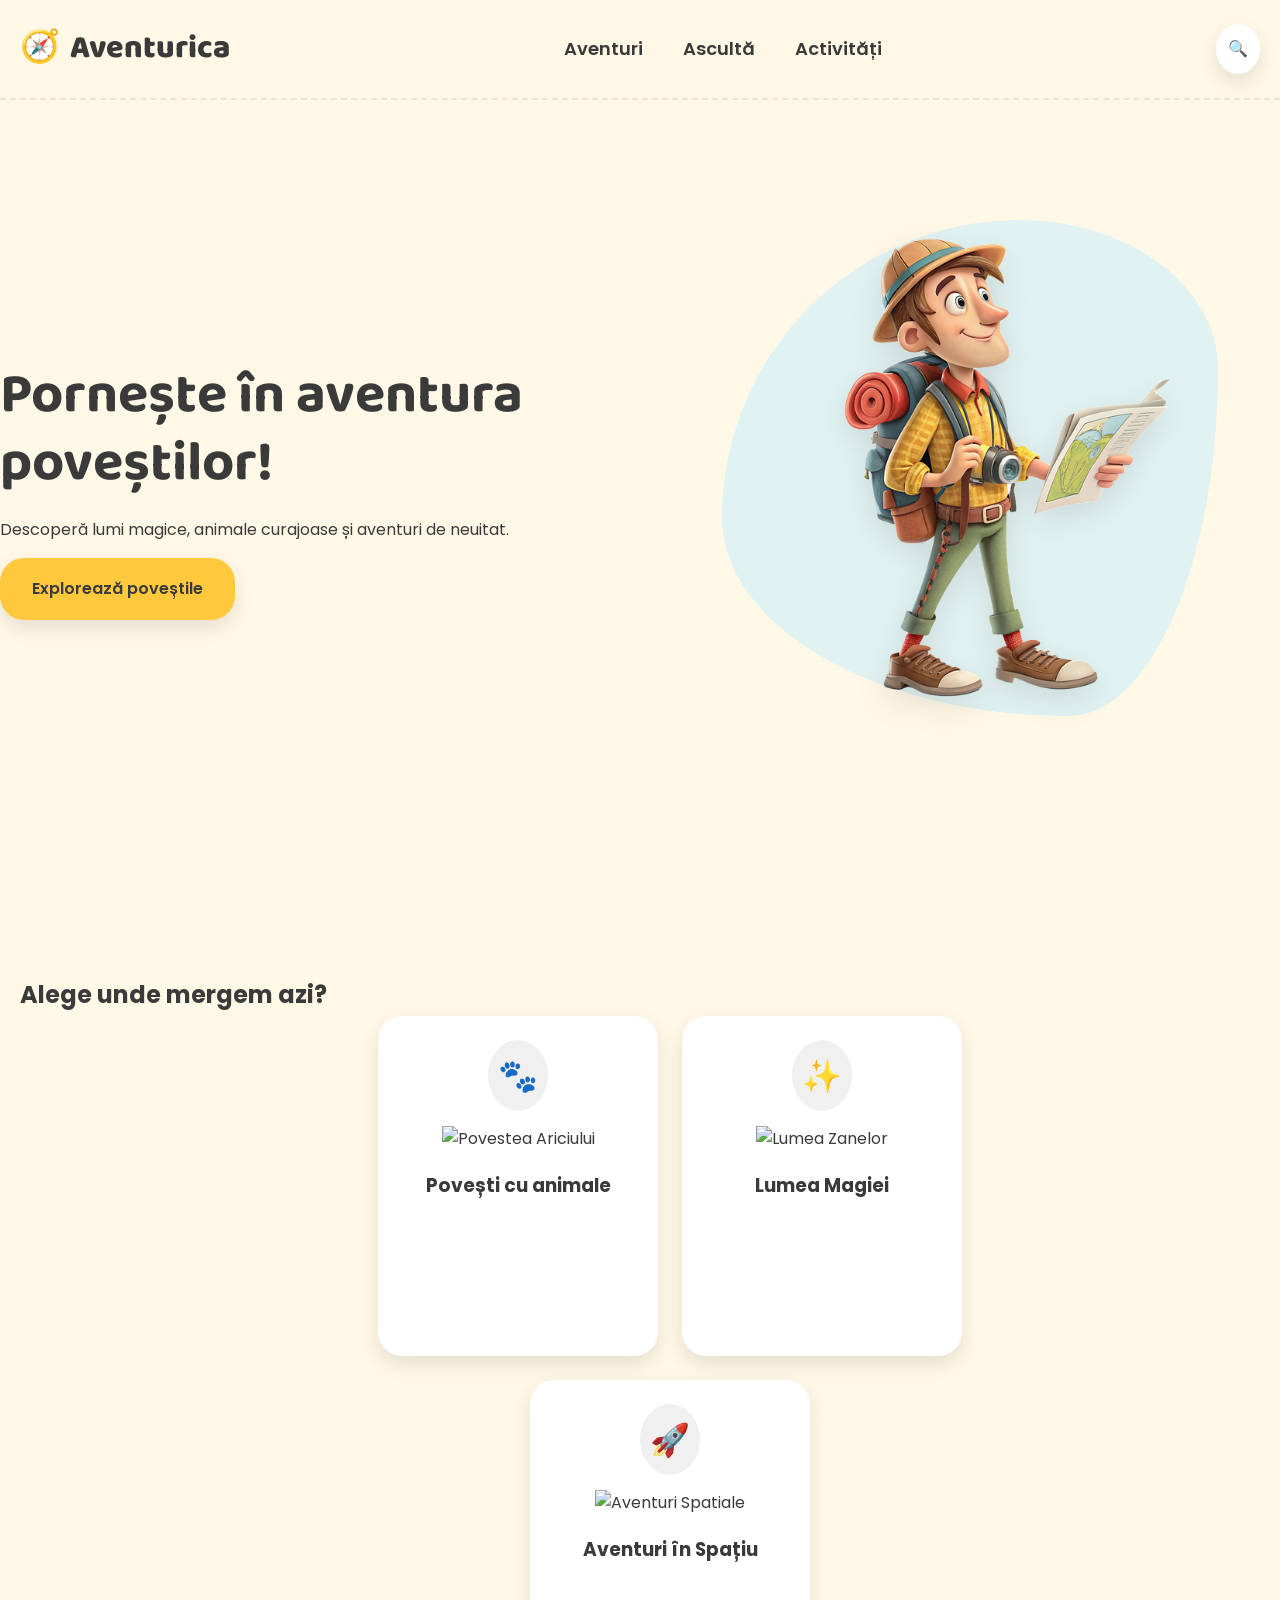
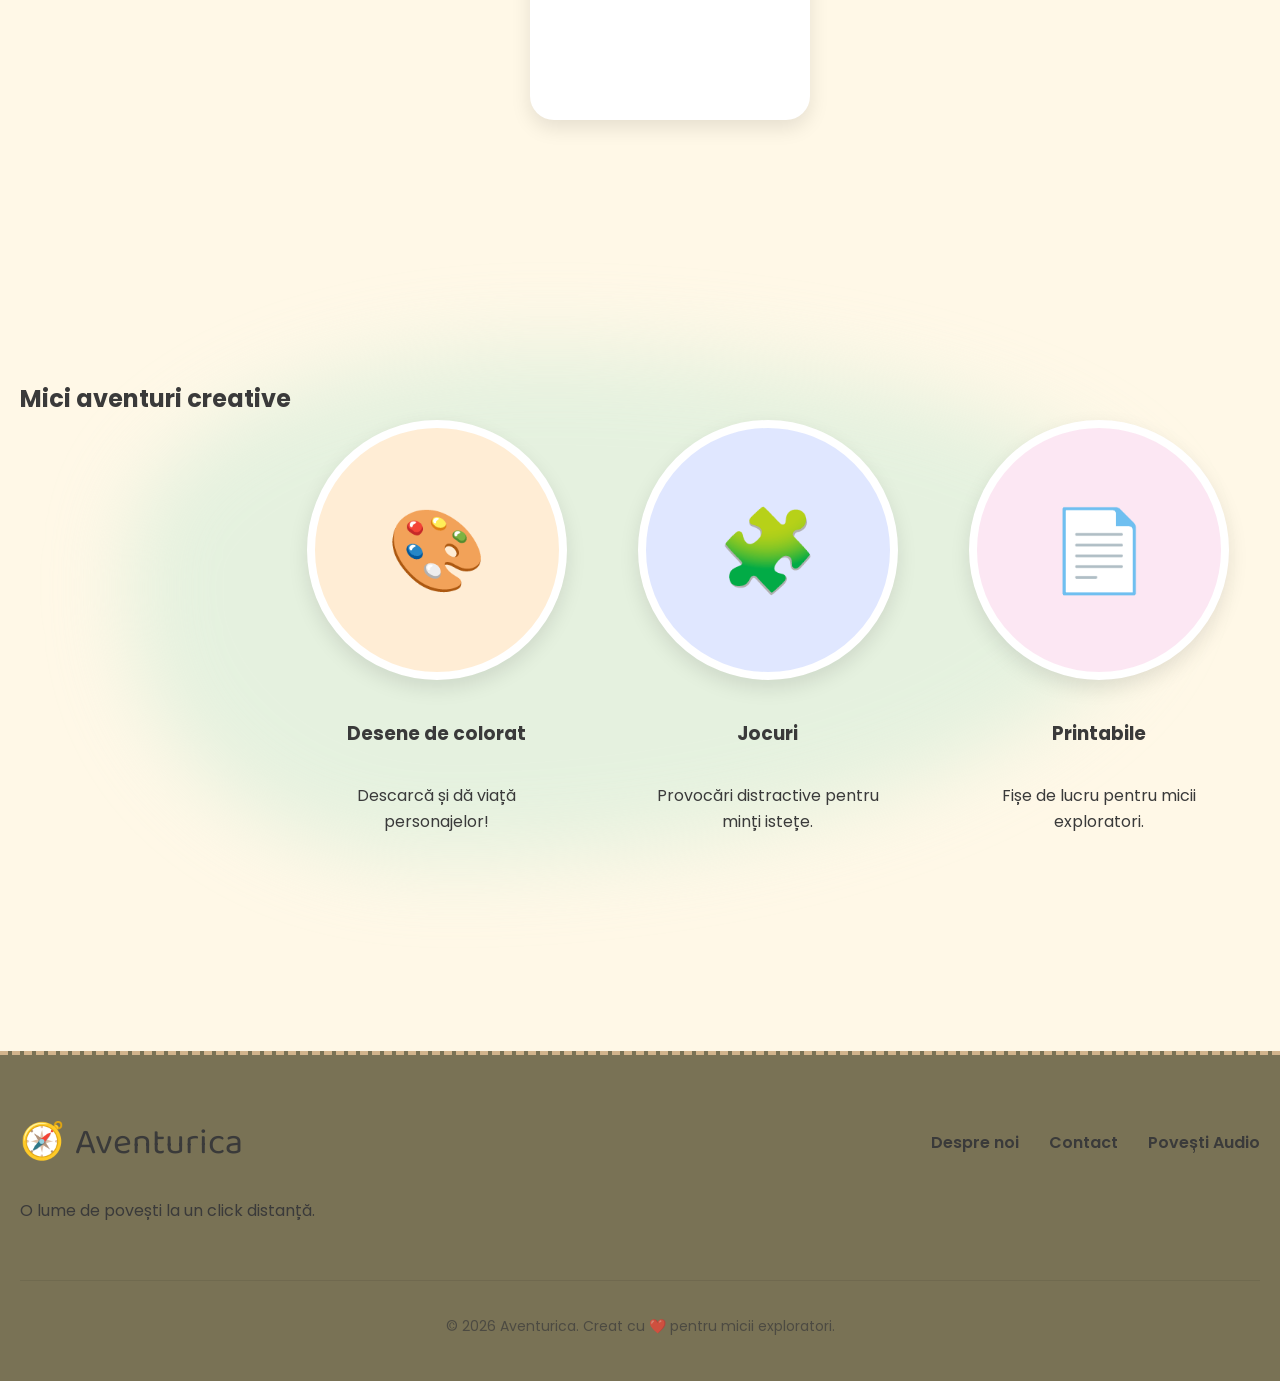
==== index.html @ 9d07337a "primul commit" ====
<!doctype html>
<html lang="ro">
  <head>
    <meta charset="UTF-8" />
    <meta name="viewport" content="width=device-width, initial-scale=1.0" />
    <title>Pornește în Aventură | Povești Magice pentru Copii</title>
    <meta
      name="description"
      content="Descoperă lumi magice, animale curajoase și aventuri de neuitat în cea mai frumoasă colecție de povești online."
    />
    <link
      href="https://fonts.googleapis.com/css2?family=Baloo+2:wght@600;800&family=Poppins:wght@400;600&display=swap"
      rel="stylesheet"
    />
    <link rel="stylesheet" href="style.css" />
  </head>
  <body>
    <header class="main-header">
      <div class="container header-flex">
        <a href="/" class="logo">
          <span class="logo-icon">🧭</span>
          Aventurica
        </a>

        <button class="mobile-menu-toggle" aria-label="Deschide meniul">
          <span class="bar"></span>
          <span class="bar"></span>
          <span class="bar"></span>
        </button>

        <nav class="main-nav">
          <ul class="nav-list">
            <li><a href="#aventuri" class="nav-link">Aventuri</a></li>
            <li><a href="#audio" class="nav-link">Ascultă</a></li>
            <li><a href="#activitati" class="nav-link">Activități</a></li>
          </ul>
        </nav>

        <div class="header-actions">
          <a href="#search" class="btn-secondary"
            >🔍 <span class="sr-only">Caută o poveste</span></a
          >
        </div>
      </div>
    </header>

    <main>
      <section class="hero">
        <div class="container">
          <div class="hero-content col-6">
            <h1>Pornește în aventura poveștilor!</h1>
            <p>
              Descoperă lumi magice, animale curajoase și aventuri de neuitat.
            </p>
            <a href="#aventuri" class="btn-primary">Explorează poveștile</a>
          </div>
          <div class="hero-image col-6">
            <div class="blob-bg">
              <img src="imagini/explorator.png" alt="Explorator" />
            </div>
          </div>
        </div>
      </section>

      <section id="aventuri" class="adventure-grid section-padding">
        <div class="container">
          <h2 class="text-center">Alege unde mergem azi?</h2>
          <div class="cards-container">
            <article class="card category-animals">
              <a
                href="poveste.html"
                style="text-decoration: none; color: inherit"
              >
                <span class="icon-badge">🐾</span>
                <div class="card-img">
                  <img src="arici-mic.png" alt="Povestea Ariciului" />
                </div>
                <h3>Povești cu animale</h3>
              </a>
            </article>

            <article class="card category-magic">
              <a
                href="poveste-magie.html"
                style="text-decoration: none; color: inherit"
              >
                <span class="icon-badge">✨</span>
                <div class="card-img">
                  <img src="zana-magica.png" alt="Lumea Zanelor" />
                </div>
                <h3>Lumea Magiei</h3>
              </a>
            </article>

            <article class="card category-space">
              <a
                href="poveste-spatiu.html"
                style="text-decoration: none; color: inherit"
              >
                <span class="icon-badge">🚀</span>
                <div class="card-img">
                  <img src="racheta.png" alt="Aventuri Spatiale" />
                </div>
                <h3>Aventuri în Spațiu</h3>
              </a>
            </article>
          </div>
        </div>
      </section>


    <section id="activitati" class="activities-section">
      <div class="blob-organic-bg"></div>

      <div class="container">
        <h2 class="text-center">Mici aventuri creative</h2>

        <div class="islands-container">
          <div class="island-card">
            <div class="island-circle color-draw">
              <span class="island-icon">🎨</span>
            </div>
            <h3>Desene de colorat</h3>
            <p>Descarcă și dă viață personajelor!</p>
          </div>

          <div class="island-card">
            <div class="island-circle color-games">
              <span class="island-icon">🧩</span>
            </div>
            <h3>Jocuri</h3>
            <p>Provocări distractive pentru minți istețe.</p>
          </div>

          <div class="island-card">
            <div class="island-circle color-print">
              <span class="island-icon">📄</span>
            </div>
            <h3>Printabile</h3>
            <p>Fișe de lucru pentru micii exploratori.</p>
          </div>
        </div>
      </div>
    </section>

    <footer class="main-footer">
      <div class="container">
        <div class="footer-content">
          <div class="footer-info-left">
            <div class="footer-logo">
              <span class="logo-icon">🧭</span>
              <span class="logo-text">Aventurica</span>
            </div>
            <p class="footer-tagline">
              O lume de povești la un click distanță.
            </p>
          </div>

          <div class="footer-nav">
            <a href="#">Despre noi</a>
            <a href="#">Contact</a>
            <a href="#">Povești Audio</a>
          </div>
        </div>

        <div class="footer-bottom">
          <p>© 2026 Aventurica. Creat cu ❤️ pentru micii exploratori.</p>
        </div>
      </div>
    </footer>
    <script>
      const menuToggle = document.querySelector('.mobile-menu-toggle');
      const navMenu = document.querySelector('.main-nav');
      menuToggle.addEventListener('click', () => {
        menuToggle.classList.toggle('active');
        navMenu.classList.toggle('active');
      });
    </script>
  </body>
</html>
---- style.css ----
/* =========================================
   1. Setări Globale & Variabile
   ========================================= */
:root {
  --bg-cream: #fff8e7;
  --primary-yellow: #ffc83d;
  --turcoaz: #2ec4b6;
  --text-dark: #3a3a3a;
  --white: #ffffff;
  --radius-lg: 24px;
  --radius-xl: 32px;
  --shadow-soft: 0 8px 20px rgba(0, 0, 0, 0.1);
  --container-width: 1280px;
}

* {
  box-sizing: border-box;
}

body {
  background-color: var(--bg-cream);
  font-family: 'Poppins', sans-serif;
  color: var(--text-dark);
  margin: 0;
  line-height: 1.6;
  -webkit-font-smoothing: antialiased;
  overflow-x: hidden;
}

img {
  max-width: 100%;
  height: auto;
}

/* =========================================
   2. Componente Reutilizabile
   ========================================= */
.container {
  max-width: var(--container-width);
  margin: 0 auto;
  padding: 0 20px;
  display: flex;
  flex-wrap: wrap;
}

.text-center {
  text-align: center;
}
.text-white {
  color: var(--white);
}

.btn-primary {
  display: inline-block;
  background: var(--primary-yellow);
  padding: 18px 32px;
  border-radius: var(--radius-lg);
  text-decoration: none;
  font-weight: 600;
  color: var(--text-dark);
  box-shadow: var(--shadow-soft);
  transition: all 0.3s cubic-bezier(0.175, 0.885, 0.32, 1.275);
}

.btn-primary:hover {
  transform: translateY(-5px) scale(1.05); /* Se ridică și se mărește puțin */
  background-color: #ffdb70; /* O nuanță de galben mai aprinsă */
  box-shadow: 0 12px 25px rgba(255, 200, 61, 0.4);
}

/* =========================================
   3. Header & Navigație
   ========================================= */
.main-header {
  width: 100%;
  height: 100px;
  background-color: var(--bg-cream);
  display: flex;
  align-items: center;
  position: sticky;
  top: 0;
  z-index: 1000;
  border-bottom: 2px dashed rgba(58, 58, 58, 0.1);
}

.header-flex {
  display: flex;
  justify-content: space-between;
  align-items: center;
  width: 100%;
}

.logo {
  font-family: 'Baloo 2', cursive;
  font-size: 32px;
  font-weight: 800;
  color: var(--text-dark);
  text-decoration: none;
  display: flex;
  align-items: center;
  gap: 10px;
}

.nav-list {
  display: flex;
  list-style: none;
  gap: 40px;
  margin: 0;
  padding: 0;
}

.nav-link {
  text-decoration: none;
  color: var(--text-dark);
  font-weight: 600;
  font-size: 18px;
  position: relative;
  transition: color 0.3s ease;
}

.nav-link::after {
  content: '';
  position: absolute;
  bottom: -5px;
  left: 0;
  width: 0;
  height: 3px;
  background: var(--primary-yellow);
  border-radius: 10px;
  transition: width 0.3s ease;
}

.nav-link:hover::after {
  width: 100%;
}
.nav-link:hover {
  color: var(--turcoaz);
}

.btn-secondary {
  background: white;
  padding: 12px;
  border-radius: 50%;
  box-shadow: var(--shadow-soft);
  text-decoration: none;
  display: flex;
  align-items: center;
  justify-content: center;
}

/* Meniu Mobil (Hamburger) */
.mobile-menu-toggle {
  display: none;
  flex-direction: column;
  gap: 6px;
  background: none;
  border: none;
  cursor: pointer;
  padding: 10px;
}

.mobile-menu-toggle .bar {
  width: 30px;
  height: 4px;
  background-color: var(--text-dark);
  border-radius: 10px;
  transition: 0.3s;
}

@media (max-width: 768px) {
  .mobile-menu-toggle {
    display: flex;
    z-index: 1001;
  }

  .main-nav {
    position: fixed;
    top: 0;
    right: -100%;
    width: 80%;
    height: 100vh;
    background-color: var(--bg-cream);
    box-shadow: -5px 0 15px rgba(0, 0, 0, 0.1);
    transition: 0.4s cubic-bezier(0.175, 0.885, 0.32, 1.275);
    display: flex;
    justify-content: center;
    align-items: center;
  }

  .main-nav.active {
    right: 0;
  }
  .nav-list {
    flex-direction: column;
    gap: 30px;
  }
  .nav-link {
    font-size: 24px;
  }

  .mobile-menu-toggle.active .bar:nth-child(1) {
    transform: translateY(10px) rotate(45deg);
  }
  .mobile-menu-toggle.active .bar:nth-child(2) {
    opacity: 0;
  }
  .mobile-menu-toggle.active .bar:nth-child(3) {
    transform: translateY(-10px) rotate(-45deg);
  }
}

/* =========================================
   4. Homepage - Hero Section
   ========================================= */
.hero {
  min-height: 720px;
  display: flex;
  align-items: center;
  padding: 60px 0;
}

.col-6 {
  flex: 0 0 calc(50% - 12px);
}

.blob-bg {
  width: 80%;
  aspect-ratio: 1/1;
  background: #e0f2f1;
  border-radius: 60% 40% 30% 70% / 60% 30% 70% 40%;
  display: flex;
  justify-content: center;
  align-items: center;
  animation: morph 8s ease-in-out infinite;
}

@keyframes morph {
  0% {
    border-radius: 60% 40% 30% 70% / 60% 30% 70% 40%;
  }
  50% {
    border-radius: 30% 60% 70% 40% / 50% 60% 30% 60%;
  }
  100% {
    border-radius: 60% 40% 30% 70% / 60% 30% 70% 40%;
  }
}

/* Update în style.css */

.hero .container {
  display: flex;
  flex-direction: row;
  align-items: center;
  justify-content: space-between;
  gap: 40px;
  padding: 60px 0;
}

.hero-content {
  flex: 1;
  text-align: left;
}

.hero-content h1 {
  font-family: 'Baloo 2', cursive;
  font-size: 3.5rem;
  line-height: 1.2;
  margin-bottom: 20px;
  color: var(--text-dark);
}

.hero-image {
  flex: 1;
  display: flex;
  justify-content: center;
}

/* Media Query pentru Tablete și Telefoane */
@media (max-width: 992px) {
  .hero {
    padding: 40px 0;
    min-height: auto;
  }

  .hero .container {
    flex-direction: column; /* Pune textul deasupra imaginii */
    text-align: center;
    padding: 40px 20px;
  }

  .col-6 {
    flex: 0 0 100%; /* Ocupă toată lățimea pe mobil */
  }

  .hero-content {
    text-align: center;
    order: 1; /* Textul primul */
  }

  .hero-image {
    order: 2; /* Imaginea a doua */
    margin-top: 30px;
  }

  .hero-content h1 {
    font-size: 2.5rem;
  }
}

/* Animație pentru plutire */
@keyframes float {
  0% {
    transform: translateY(0px);
  }
  50% {
    transform: translateY(-20px);
  }
  100% {
    transform: translateY(0px);
  }
}

.hero-image img {
  animation: float 4s ease-in-out infinite; /* Vulpița va pluti lin */
  filter: drop-shadow(
    0 10px 15px rgba(0, 0, 0, 0.1)
  ); /* Adăugăm o umbră discretă sub ea */
}

/* Păstrăm și animația de morph pentru fundalul colorat */
.blob-bg {
  width: 80%;
  aspect-ratio: 1/1;
  background: #e0f2f1;
  border-radius: 60% 40% 30% 70% / 60% 30% 70% 40%;
  display: flex;
  justify-content: center;
  align-items: center;
  animation: morph 8s ease-in-out infinite; /* Sursa 3: animația existentă */
}

/* =========================================
   5. Homepage - Aventuri & Audio
   ========================================= */
.adventure-grid {
  padding: 120px 0;
}
.cards-container {
  display: flex;
  justify-content: center;
  gap: 24px;
  margin-top: 60px;
  flex-wrap: wrap;
}

.card {
  flex: 0 0 280px;
  height: 340px;
  background: var(--white);
  border-radius: var(--radius-lg);
  padding: 24px;
  box-shadow: var(--shadow-soft);
  text-align: center;
  transition: all 0.3s cubic-bezier(0.175, 0.885, 0.32, 1.275);
}

.card:hover {
  transform: translateY(-10px) scale(1.05);
  box-shadow: 0 15px 35px rgba(0, 0, 0, 0.15);
}

.audio-section {
  width: 100%;
  background-color: var(--turcoaz);
  padding: 80px 0;
  display: flex;
  justify-content: center;
}

/* Culori specifice pentru categorii la hover */
.card.category-animals:hover {
  border-bottom: 5px solid #ffc83d;
}
.card.category-magic:hover {
  border-bottom: 5px solid #a855f7;
}
.card.category-space:hover {
  border-bottom: 5px solid #3b82f6;
}

.icon-badge {
  font-size: 2rem;
  background: #f0f0f0;
  padding: 10px;
  border-radius: 50%;
  display: inline-block;
  margin-bottom: 15px;
}

/* =========================================
   6. Homepage - Activități
   ========================================= */
.activities-section {
  position: relative;
  padding: 120px 0;
  overflow: hidden;
}

.blob-organic-bg {
  position: absolute;
  top: 50%;
  left: 50%;
  transform: translate(-50%, -50%);
  width: 80%;
  height: 70%;
  background-color: #d4edda;
  border-radius: 40% 60% 70% 30% / 40% 40% 60% 50%;
  z-index: -1;
  filter: blur(40px);
  opacity: 0.6;
}

.islands-container {
  display: flex;
  justify-content: space-around;
  align-items: flex-start;
  flex-wrap: wrap;
  gap: 40px;
  margin-top: 60px;
}

.island-card {
  flex: 0 1 260px;
  display: flex;
  flex-direction: column;
  align-items: center;
  text-align: center;
  transition: transform 0.4s ease;
}

.island-card:hover {
  transform: translateY(-15px);
}

.island-circle {
  width: 260px;
  height: 260px;
  border-radius: 50%;
  display: flex;
  justify-content: center;
  align-items: center;
  box-shadow: var(--shadow-soft);
  margin-bottom: 20px;
  border: 8px solid var(--white);
}

.island-icon {
  font-size: 80px;
}
.color-draw {
  background-color: #ffedd5;
}
.color-games {
  background-color: #e0e7ff;
}
.color-print {
  background-color: #fce7f3;
}

/* =========================================
   7. Pagina de Poveste
   ========================================= */
.story-page {
  position: relative;
  padding-bottom: 100px;
}

.story-hero {
  height: 300px;
  background-size: cover;
  background-position: center;
  filter: blur(4px);
  position: absolute;
  width: 100%;
  z-index: -1;
  top: 0;
}

.story-card {
  background: var(--white);
  max-width: 800px;
  margin: 40px auto 0;
  border-radius: var(--radius-xl);
  padding: 60px;
  box-shadow: 0 20px 50px rgba(0, 0, 0, 0.15);
  display: flex;
  flex-direction: column;
}

.story-header {
  text-align: center;
  margin-bottom: 40px;
}
.story-header h1 {
  font-size: 48px;
  font-family: 'Baloo 2', cursive;
  margin: 20px 0;
}
.story-main-img img {
  width: 100%;
  border-radius: var(--radius-lg);
  margin-top: 20px;
}

.story-content {
  font-size: 20px;
  line-height: 1.8;
  color: #444;
  max-width: 650px;
  margin: 0 auto;
}

.drop-cap {
  float: left;
  font-family: 'Baloo 2', cursive;
  font-size: 80px;
  line-height: 60px;
  padding-top: 4px;
  padding-right: 12px;
  color: var(--turcoaz);
  font-weight: 800;
}

.audio-player-mini {
  position: sticky;
  top: 120px;
  align-self: flex-end;
  margin-right: -100px;
  background: var(--primary-yellow);
  padding: 10px 20px;
  border-radius: 40px;
  display: flex;
  align-items: center;
  gap: 10px;
  box-shadow: var(--shadow-soft);
  z-index: 10;
}

.audio-player-sticky {
  transition: all 0.3s ease;
  border: none;
  cursor: pointer;
}

.audio-player-sticky:hover {
  background-color: #ffdb70;
  transform: scale(1.05);
}

/* =========================================
   8. Footer
   ========================================= */

.main-footer {
  background-color: #f3e5ab;
  background-image: url('[data-uri]');
  padding: 60px 0 30px;
  margin-top: 80px;
  border-top: 4px dashed #d2b48c;
  color: var(--text-dark);
  display: block; /* Suprascriem display flex general pentru a permite centrarea conținutului */
  width: 100%;
}

.footer-content {
  display: flex;
  justify-content: space-between; /* Împinge logo-ul la stânga și nav-ul la dreapta */
  align-items: flex-start;
  flex-wrap: wrap; /* Permite elementelor să treacă pe rândul următor pe ecrane mici */
  width: 100%;
  text-align: left; /* Aliniem textul la stânga pentru partea stângă */
}
.footer-info-left {
  display: flex;
  flex-direction: column;
  gap: 10px;
}

.footer-logo {
  font-family: 'Baloo 2', cursive;
  font-size: 36px;
  display: flex;
  align-items: center;
  gap: 10px;
}

.footer-nav {
  display: flex;
  gap: 30px;
  margin-top: 15px; /* Aliniere vizuală cu logo-ul */
}

.footer-nav a {
  text-decoration: none;
  color: var(--text-dark);
  font-weight: 600;
}
.footer-bottom {
  width: 100%; /* Ocupă toată lățimea pentru a se centra corect */
  margin-top: 40px;
  padding-top: 20px;
  border-top: 1px solid rgba(0, 0, 0, 0.1);
  text-align: center; /* Centrarea ultimei părți */
  font-size: 14px;
  opacity: 0.7;
}

/* Ajustare pentru ecrane mici (Mobile) */
@media (max-width: 768px) {
  .footer-content {
    flex-direction: column;
    align-items: center;
    text-align: center;
  }

  .footer-nav {
    justify-content: center;
    margin-top: 20px;
  }
}

@media (max-width: 480px) {
  .footer-nav {
    flex-direction: column;
    gap: 15px;
  }
}

/* =========================================
   9. Utilități SEO & Mobile
   ========================================= */
.sr-only {
  position: absolute;
  width: 1px;
  height: 1px;
  padding: 0;
  margin: -1px;
  overflow: hidden;
  clip: rect(0, 0, 0, 0);
  border: 0;
}
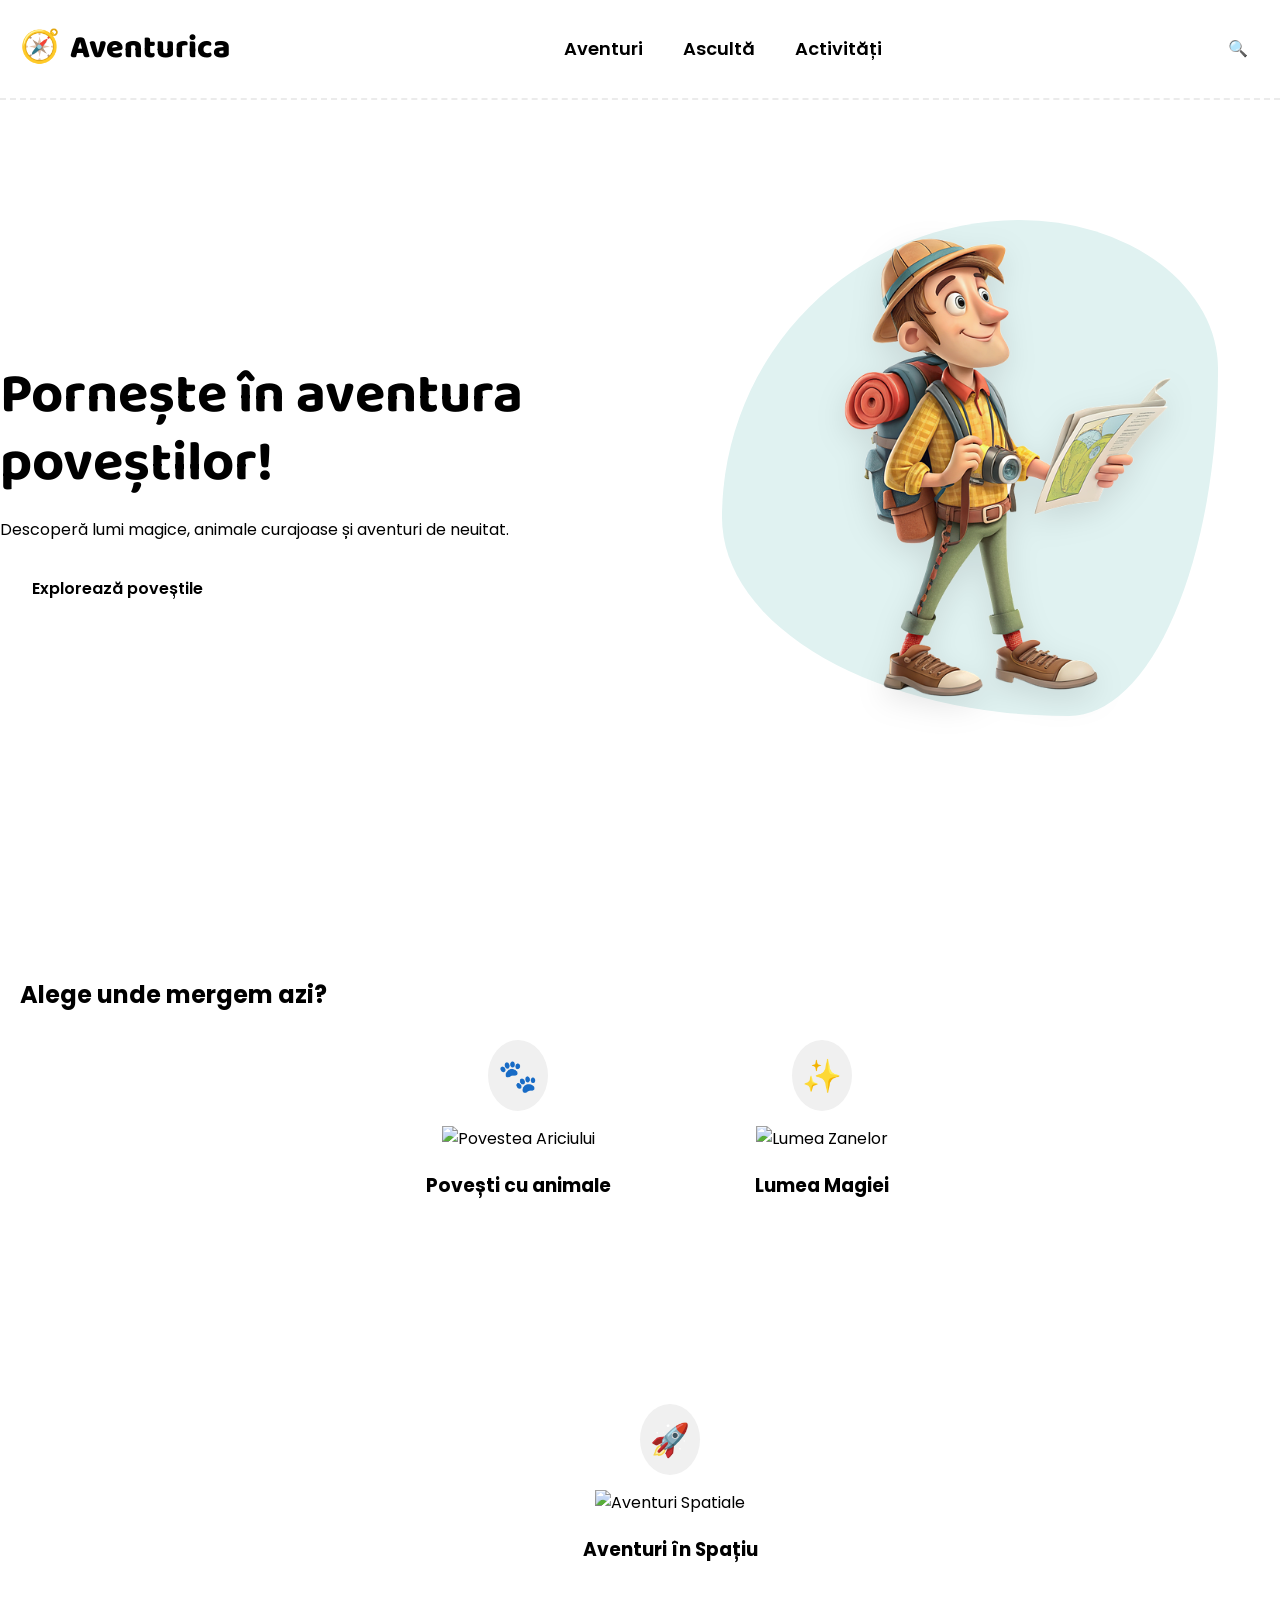
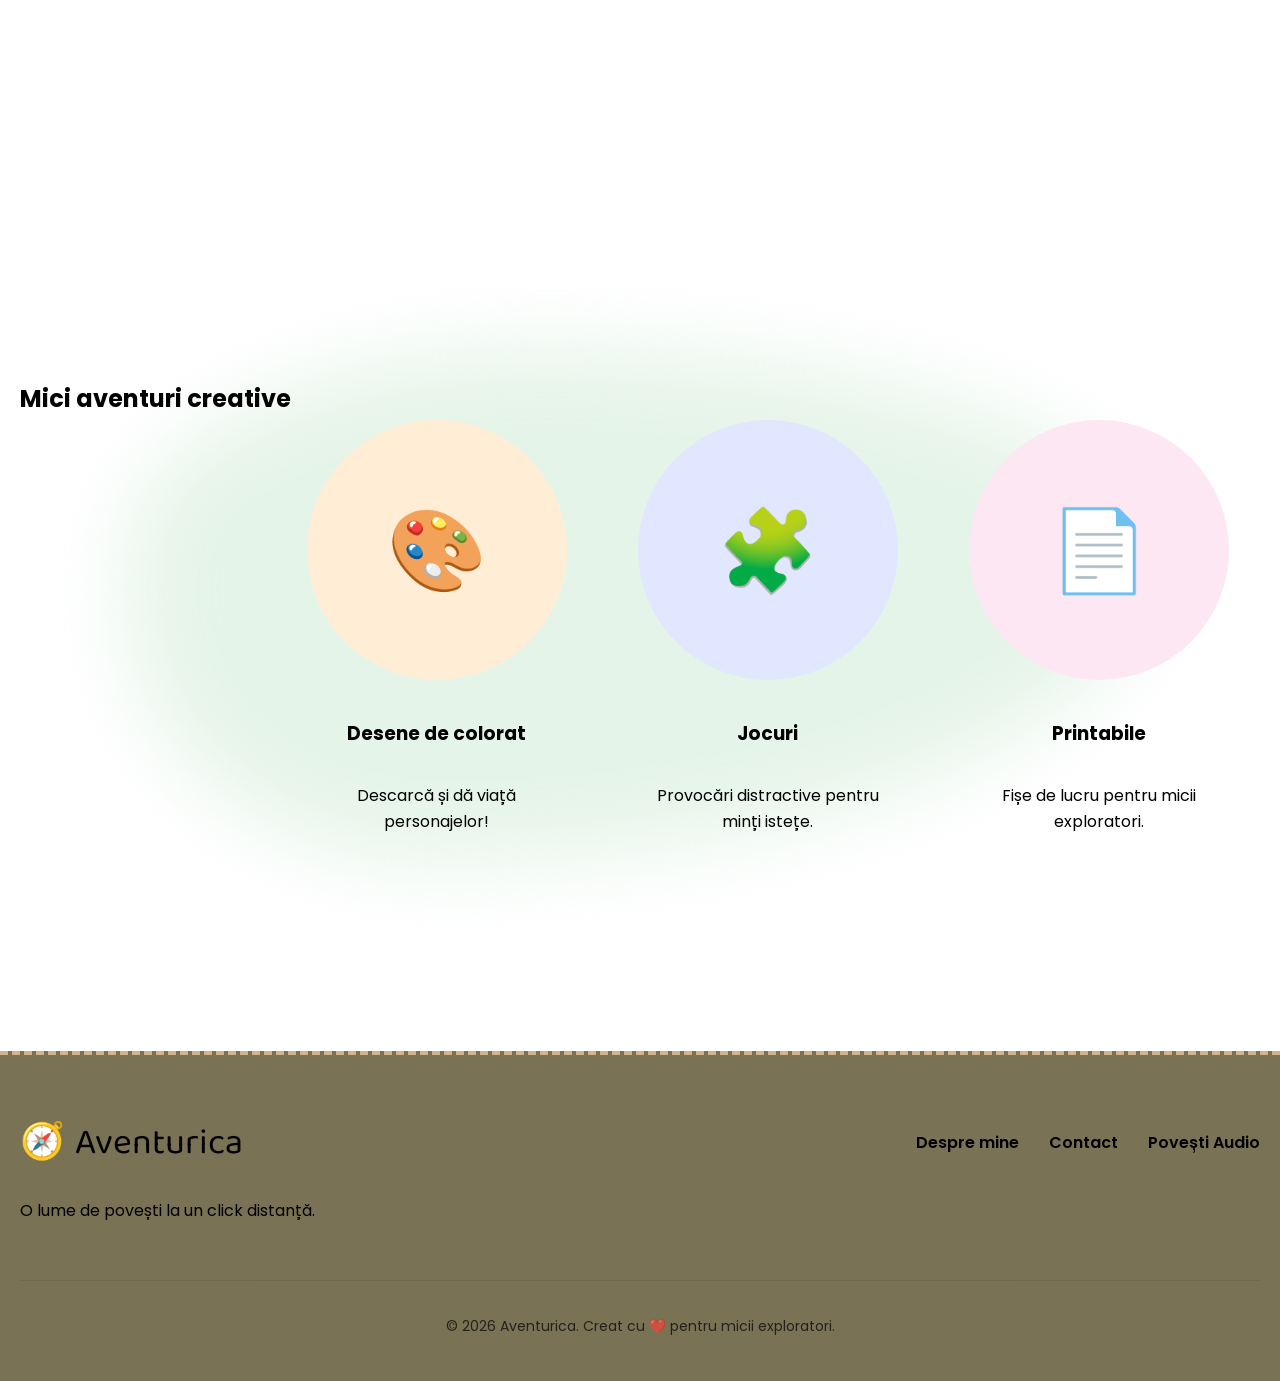
==== commit c7dc9a7a: "Rezolvat conflicte și sincronizat cu GitHub" ====
--- a/index.html
+++ b/index.html
@@ -157,7 +157,7 @@
           </div>
 
           <div class="footer-nav">
-            <a href="#">Despre noi</a>
+            <a href="#">Despre mine</a>
             <a href="#">Contact</a>
             <a href="#">Povești Audio</a>
           </div>
--- a/style.css
+++ b/style.css
@@ -1,3 +1,4 @@
+<<<<<<< HEAD
 /* =========================================
    1. Setări Globale & Variabile
    ========================================= */
@@ -650,3 +651,657 @@
   clip: rect(0, 0, 0, 0);
   border: 0;
 }
+=======
+/* =========================================
+   1. Setări Globale & Variabile
+   ========================================= */
+:root {
+  --bg-cream: #fff8e7;
+  --primary-yellow: #ffc83d;
+  --turcoaz: #2ec4b6;
+  --text-dark: #3a3a3a;
+  --white: #ffffff;
+  --radius-lg: 24px;
+  --radius-xl: 32px;
+  --shadow-soft: 0 8px 20px rgba(0, 0, 0, 0.1);
+  --container-width: 1280px;
+}
+
+* {
+  box-sizing: border-box;
+}
+
+body {
+  background-color: var(--bg-cream);
+  font-family: 'Poppins', sans-serif;
+  color: var(--text-dark);
+  margin: 0;
+  line-height: 1.6;
+  -webkit-font-smoothing: antialiased;
+  overflow-x: hidden;
+}
+
+img {
+  max-width: 100%;
+  height: auto;
+}
+
+/* =========================================
+   2. Componente Reutilizabile
+   ========================================= */
+.container {
+  max-width: var(--container-width);
+  margin: 0 auto;
+  padding: 0 20px;
+  display: flex;
+  flex-wrap: wrap;
+}
+
+.text-center {
+  text-align: center;
+}
+.text-white {
+  color: var(--white);
+}
+
+.btn-primary {
+  display: inline-block;
+  background: var(--primary-yellow);
+  padding: 18px 32px;
+  border-radius: var(--radius-lg);
+  text-decoration: none;
+  font-weight: 600;
+  color: var(--text-dark);
+  box-shadow: var(--shadow-soft);
+  transition: all 0.3s cubic-bezier(0.175, 0.885, 0.32, 1.275);
+}
+
+.btn-primary:hover {
+  transform: translateY(-5px) scale(1.05); /* Se ridică și se mărește puțin */
+  background-color: #ffdb70; /* O nuanță de galben mai aprinsă */
+  box-shadow: 0 12px 25px rgba(255, 200, 61, 0.4);
+}
+
+/* =========================================
+   3. Header & Navigație
+   ========================================= */
+.main-header {
+  width: 100%;
+  height: 100px;
+  background-color: var(--bg-cream);
+  display: flex;
+  align-items: center;
+  position: sticky;
+  top: 0;
+  z-index: 1000;
+  border-bottom: 2px dashed rgba(58, 58, 58, 0.1);
+}
+
+.header-flex {
+  display: flex;
+  justify-content: space-between;
+  align-items: center;
+  width: 100%;
+}
+
+.logo {
+  font-family: 'Baloo 2', cursive;
+  font-size: 32px;
+  font-weight: 800;
+  color: var(--text-dark);
+  text-decoration: none;
+  display: flex;
+  align-items: center;
+  gap: 10px;
+}
+
+.nav-list {
+  display: flex;
+  list-style: none;
+  gap: 40px;
+  margin: 0;
+  padding: 0;
+}
+
+.nav-link {
+  text-decoration: none;
+  color: var(--text-dark);
+  font-weight: 600;
+  font-size: 18px;
+  position: relative;
+  transition: color 0.3s ease;
+}
+
+.nav-link::after {
+  content: '';
+  position: absolute;
+  bottom: -5px;
+  left: 0;
+  width: 0;
+  height: 3px;
+  background: var(--primary-yellow);
+  border-radius: 10px;
+  transition: width 0.3s ease;
+}
+
+.nav-link:hover::after {
+  width: 100%;
+}
+.nav-link:hover {
+  color: var(--turcoaz);
+}
+
+.btn-secondary {
+  background: white;
+  padding: 12px;
+  border-radius: 50%;
+  box-shadow: var(--shadow-soft);
+  text-decoration: none;
+  display: flex;
+  align-items: center;
+  justify-content: center;
+}
+
+/* Meniu Mobil (Hamburger) */
+.mobile-menu-toggle {
+  display: none;
+  flex-direction: column;
+  gap: 6px;
+  background: none;
+  border: none;
+  cursor: pointer;
+  padding: 10px;
+}
+
+.mobile-menu-toggle .bar {
+  width: 30px;
+  height: 4px;
+  background-color: var(--text-dark);
+  border-radius: 10px;
+  transition: 0.3s;
+}
+
+@media (max-width: 768px) {
+  .mobile-menu-toggle {
+    display: flex;
+    z-index: 1001;
+  }
+
+  .main-nav {
+    position: fixed;
+    top: 0;
+    right: -100%;
+    width: 80%;
+    height: 100vh;
+    background-color: var(--bg-cream);
+    box-shadow: -5px 0 15px rgba(0, 0, 0, 0.1);
+    transition: 0.4s cubic-bezier(0.175, 0.885, 0.32, 1.275);
+    display: flex;
+    justify-content: center;
+    align-items: center;
+  }
+
+  .main-nav.active {
+    right: 0;
+  }
+  .nav-list {
+    flex-direction: column;
+    gap: 30px;
+  }
+  .nav-link {
+    font-size: 24px;
+  }
+
+  .mobile-menu-toggle.active .bar:nth-child(1) {
+    transform: translateY(10px) rotate(45deg);
+  }
+  .mobile-menu-toggle.active .bar:nth-child(2) {
+    opacity: 0;
+  }
+  .mobile-menu-toggle.active .bar:nth-child(3) {
+    transform: translateY(-10px) rotate(-45deg);
+  }
+}
+
+/* =========================================
+   4. Homepage - Hero Section
+   ========================================= */
+.hero {
+  min-height: 720px;
+  display: flex;
+  align-items: center;
+  padding: 60px 0;
+}
+
+.col-6 {
+  flex: 0 0 calc(50% - 12px);
+}
+
+.blob-bg {
+  width: 80%;
+  aspect-ratio: 1/1;
+  background: #e0f2f1;
+  border-radius: 60% 40% 30% 70% / 60% 30% 70% 40%;
+  display: flex;
+  justify-content: center;
+  align-items: center;
+  animation: morph 8s ease-in-out infinite;
+}
+
+@keyframes morph {
+  0% {
+    border-radius: 60% 40% 30% 70% / 60% 30% 70% 40%;
+  }
+  50% {
+    border-radius: 30% 60% 70% 40% / 50% 60% 30% 60%;
+  }
+  100% {
+    border-radius: 60% 40% 30% 70% / 60% 30% 70% 40%;
+  }
+}
+
+/* Update în style.css */
+
+.hero .container {
+  display: flex;
+  flex-direction: row;
+  align-items: center;
+  justify-content: space-between;
+  gap: 40px;
+  padding: 60px 0;
+}
+
+.hero-content {
+  flex: 1;
+  text-align: left;
+}
+
+.hero-content h1 {
+  font-family: 'Baloo 2', cursive;
+  font-size: 3.5rem;
+  line-height: 1.2;
+  margin-bottom: 20px;
+  color: var(--text-dark);
+}
+
+.hero-image {
+  flex: 1;
+  display: flex;
+  justify-content: center;
+}
+
+/* Media Query pentru Tablete și Telefoane */
+@media (max-width: 992px) {
+  .hero {
+    padding: 40px 0;
+    min-height: auto;
+  }
+
+  .hero .container {
+    flex-direction: column; /* Pune textul deasupra imaginii */
+    text-align: center;
+    padding: 40px 20px;
+  }
+
+  .col-6 {
+    flex: 0 0 100%; /* Ocupă toată lățimea pe mobil */
+  }
+
+  .hero-content {
+    text-align: center;
+    order: 1; /* Textul primul */
+  }
+
+  .hero-image {
+    order: 2; /* Imaginea a doua */
+    margin-top: 30px;
+  }
+
+  .hero-content h1 {
+    font-size: 2.5rem;
+  }
+}
+
+/* Animație pentru plutire */
+@keyframes float {
+  0% {
+    transform: translateY(0px);
+  }
+  50% {
+    transform: translateY(-20px);
+  }
+  100% {
+    transform: translateY(0px);
+  }
+}
+
+.hero-image img {
+  animation: float 4s ease-in-out infinite; /* Vulpița va pluti lin */
+  filter: drop-shadow(
+    0 10px 15px rgba(0, 0, 0, 0.1)
+  ); /* Adăugăm o umbră discretă sub ea */
+}
+
+/* Păstrăm și animația de morph pentru fundalul colorat */
+.blob-bg {
+  width: 80%;
+  aspect-ratio: 1/1;
+  background: #e0f2f1;
+  border-radius: 60% 40% 30% 70% / 60% 30% 70% 40%;
+  display: flex;
+  justify-content: center;
+  align-items: center;
+  animation: morph 8s ease-in-out infinite; /* Sursa 3: animația existentă */
+}
+
+/* =========================================
+   5. Homepage - Aventuri & Audio
+   ========================================= */
+.adventure-grid {
+  padding: 120px 0;
+}
+.cards-container {
+  display: flex;
+  justify-content: center;
+  gap: 24px;
+  margin-top: 60px;
+  flex-wrap: wrap;
+}
+
+.card {
+  flex: 0 0 280px;
+  height: 340px;
+  background: var(--white);
+  border-radius: var(--radius-lg);
+  padding: 24px;
+  box-shadow: var(--shadow-soft);
+  text-align: center;
+  transition: all 0.3s cubic-bezier(0.175, 0.885, 0.32, 1.275);
+}
+
+.card:hover {
+  transform: translateY(-10px) scale(1.05);
+  box-shadow: 0 15px 35px rgba(0, 0, 0, 0.15);
+}
+
+.audio-section {
+  width: 100%;
+  background-color: var(--turcoaz);
+  padding: 80px 0;
+  display: flex;
+  justify-content: center;
+}
+
+/* Culori specifice pentru categorii la hover */
+.card.category-animals:hover {
+  border-bottom: 5px solid #ffc83d;
+}
+.card.category-magic:hover {
+  border-bottom: 5px solid #a855f7;
+}
+.card.category-space:hover {
+  border-bottom: 5px solid #3b82f6;
+}
+
+.icon-badge {
+  font-size: 2rem;
+  background: #f0f0f0;
+  padding: 10px;
+  border-radius: 50%;
+  display: inline-block;
+  margin-bottom: 15px;
+}
+
+/* =========================================
+   6. Homepage - Activități
+   ========================================= */
+.activities-section {
+  position: relative;
+  padding: 120px 0;
+  overflow: hidden;
+}
+
+.blob-organic-bg {
+  position: absolute;
+  top: 50%;
+  left: 50%;
+  transform: translate(-50%, -50%);
+  width: 80%;
+  height: 70%;
+  background-color: #d4edda;
+  border-radius: 40% 60% 70% 30% / 40% 40% 60% 50%;
+  z-index: -1;
+  filter: blur(40px);
+  opacity: 0.6;
+}
+
+.islands-container {
+  display: flex;
+  justify-content: space-around;
+  align-items: flex-start;
+  flex-wrap: wrap;
+  gap: 40px;
+  margin-top: 60px;
+}
+
+.island-card {
+  flex: 0 1 260px;
+  display: flex;
+  flex-direction: column;
+  align-items: center;
+  text-align: center;
+  transition: transform 0.4s ease;
+}
+
+.island-card:hover {
+  transform: translateY(-15px);
+}
+
+.island-circle {
+  width: 260px;
+  height: 260px;
+  border-radius: 50%;
+  display: flex;
+  justify-content: center;
+  align-items: center;
+  box-shadow: var(--shadow-soft);
+  margin-bottom: 20px;
+  border: 8px solid var(--white);
+}
+
+.island-icon {
+  font-size: 80px;
+}
+.color-draw {
+  background-color: #ffedd5;
+}
+.color-games {
+  background-color: #e0e7ff;
+}
+.color-print {
+  background-color: #fce7f3;
+}
+
+/* =========================================
+   7. Pagina de Poveste
+   ========================================= */
+.story-page {
+  position: relative;
+  padding-bottom: 100px;
+}
+
+.story-hero {
+  height: 300px;
+  background-size: cover;
+  background-position: center;
+  filter: blur(4px);
+  position: absolute;
+  width: 100%;
+  z-index: -1;
+  top: 0;
+}
+
+.story-card {
+  background: var(--white);
+  max-width: 800px;
+  margin: 40px auto 0;
+  border-radius: var(--radius-xl);
+  padding: 60px;
+  box-shadow: 0 20px 50px rgba(0, 0, 0, 0.15);
+  display: flex;
+  flex-direction: column;
+}
+
+.story-header {
+  text-align: center;
+  margin-bottom: 40px;
+}
+.story-header h1 {
+  font-size: 48px;
+  font-family: 'Baloo 2', cursive;
+  margin: 20px 0;
+}
+.story-main-img img {
+  width: 100%;
+  border-radius: var(--radius-lg);
+  margin-top: 20px;
+}
+
+.story-content {
+  font-size: 20px;
+  line-height: 1.8;
+  color: #444;
+  max-width: 650px;
+  margin: 0 auto;
+}
+
+.drop-cap {
+  float: left;
+  font-family: 'Baloo 2', cursive;
+  font-size: 80px;
+  line-height: 60px;
+  padding-top: 4px;
+  padding-right: 12px;
+  color: var(--turcoaz);
+  font-weight: 800;
+}
+
+.audio-player-mini {
+  position: sticky;
+  top: 120px;
+  align-self: flex-end;
+  margin-right: -100px;
+  background: var(--primary-yellow);
+  padding: 10px 20px;
+  border-radius: 40px;
+  display: flex;
+  align-items: center;
+  gap: 10px;
+  box-shadow: var(--shadow-soft);
+  z-index: 10;
+}
+
+.audio-player-sticky {
+  transition: all 0.3s ease;
+  border: none;
+  cursor: pointer;
+}
+
+.audio-player-sticky:hover {
+  background-color: #ffdb70;
+  transform: scale(1.05);
+}
+
+/* =========================================
+   8. Footer
+   ========================================= */
+
+.main-footer {
+  background-color: #f3e5ab;
+  background-image: url('[data-uri]');
+  padding: 60px 0 30px;
+  margin-top: 80px;
+  border-top: 4px dashed #d2b48c;
+  color: var(--text-dark);
+  display: block; /* Suprascriem display flex general pentru a permite centrarea conținutului */
+  width: 100%;
+}
+
+.footer-content {
+  display: flex;
+  justify-content: space-between; /* Împinge logo-ul la stânga și nav-ul la dreapta */
+  align-items: flex-start;
+  flex-wrap: wrap; /* Permite elementelor să treacă pe rândul următor pe ecrane mici */
+  width: 100%;
+  text-align: left; /* Aliniem textul la stânga pentru partea stângă */
+}
+.footer-info-left {
+  display: flex;
+  flex-direction: column;
+  gap: 10px;
+}
+
+.footer-logo {
+  font-family: 'Baloo 2', cursive;
+  font-size: 36px;
+  display: flex;
+  align-items: center;
+  gap: 10px;
+}
+
+.footer-nav {
+  display: flex;
+  gap: 30px;
+  margin-top: 15px; /* Aliniere vizuală cu logo-ul */
+}
+
+.footer-nav a {
+  text-decoration: none;
+  color: var(--text-dark);
+  font-weight: 600;
+}
+.footer-bottom {
+  width: 100%; /* Ocupă toată lățimea pentru a se centra corect */
+  margin-top: 40px;
+  padding-top: 20px;
+  border-top: 1px solid rgba(0, 0, 0, 0.1);
+  text-align: center; /* Centrarea ultimei părți */
+  font-size: 14px;
+  opacity: 0.7;
+}
+
+/* Ajustare pentru ecrane mici (Mobile) */
+@media (max-width: 768px) {
+  .footer-content {
+    flex-direction: column;
+    align-items: center;
+    text-align: center;
+  }
+
+  .footer-nav {
+    justify-content: center;
+    margin-top: 20px;
+  }
+}
+
+@media (max-width: 480px) {
+  .footer-nav {
+    flex-direction: column;
+    gap: 15px;
+  }
+}
+
+/* =========================================
+   9. Utilități SEO & Mobile
+   ========================================= */
+.sr-only {
+  position: absolute;
+  width: 1px;
+  height: 1px;
+  padding: 0;
+  margin: -1px;
+  overflow: hidden;
+  clip: rect(0, 0, 0, 0);
+  border: 0;
+}
+>>>>>>> b2da8424b93220d28108db50cd778320bea63ff7
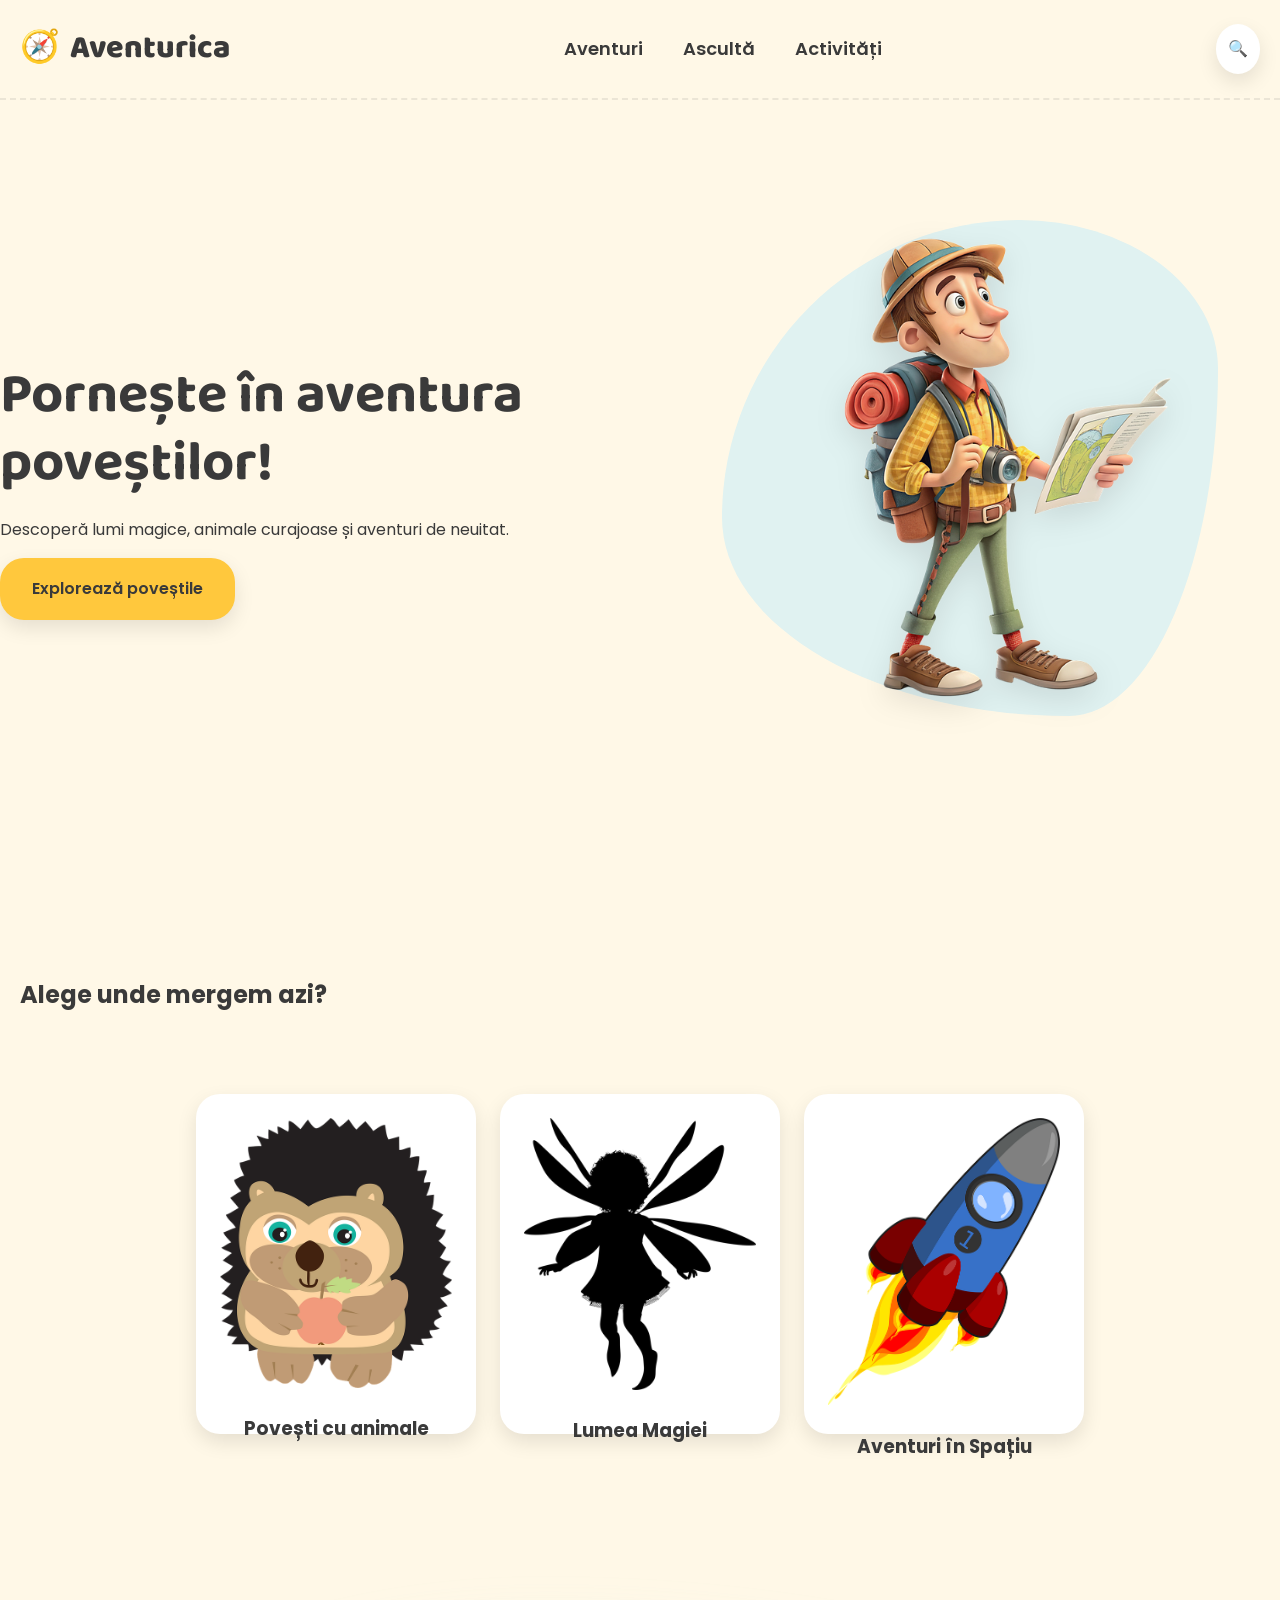
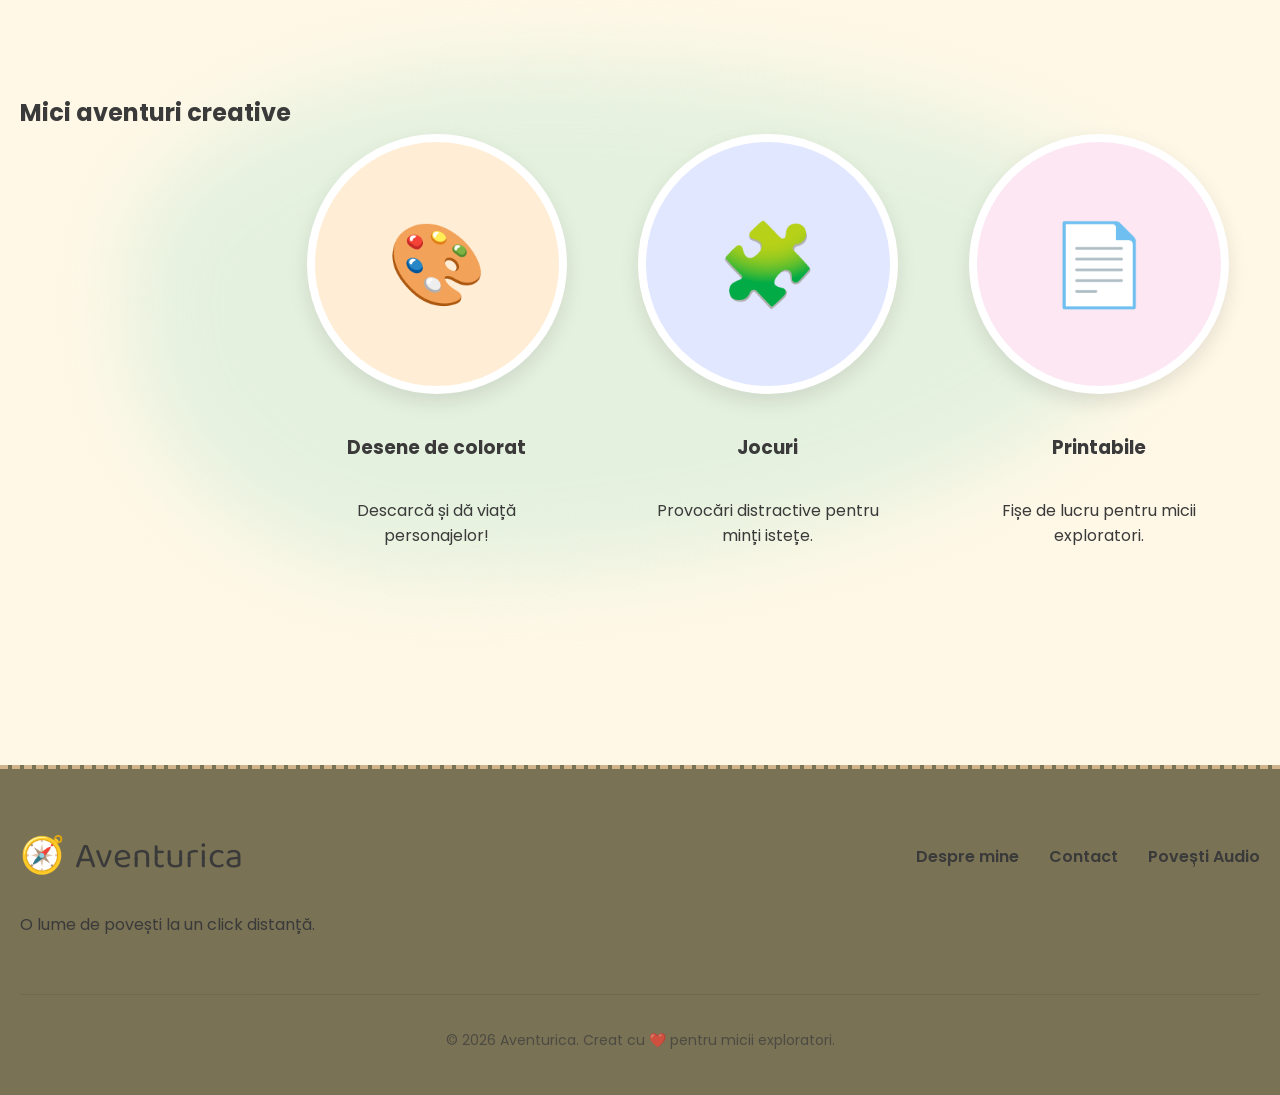
==== commit af43068c: "adaugare poze povesti" ====
--- a/index.html
+++ b/index.html
@@ -71,9 +71,9 @@
                 href="poveste.html"
                 style="text-decoration: none; color: inherit"
               >
-                <span class="icon-badge">🐾</span>
+             
                 <div class="card-img">
-                  <img src="arici-mic.png" alt="Povestea Ariciului" />
+                  <img src="imagini/arici-mic.png" alt="Povestea Ariciului" />
                 </div>
                 <h3>Povești cu animale</h3>
               </a>
@@ -84,9 +84,9 @@
                 href="poveste-magie.html"
                 style="text-decoration: none; color: inherit"
               >
-                <span class="icon-badge">✨</span>
+          
                 <div class="card-img">
-                  <img src="zana-magica.png" alt="Lumea Zanelor" />
+                  <img src="imagini/poveste-magie.png" alt="Lumea Zanelor" />
                 </div>
                 <h3>Lumea Magiei</h3>
               </a>
@@ -97,9 +97,9 @@
                 href="poveste-spatiu.html"
                 style="text-decoration: none; color: inherit"
               >
-                <span class="icon-badge">🚀</span>
+               
                 <div class="card-img">
-                  <img src="racheta.png" alt="Aventuri Spatiale" />
+                  <img src="imagini/poveste-spatiu.png" alt="Aventuri Spatiale" />
                 </div>
                 <h3>Aventuri în Spațiu</h3>
               </a>
--- a/style.css
+++ b/style.css
@@ -1,4 +1,3 @@
-<<<<<<< HEAD
 /* =========================================
    1. Setări Globale & Variabile
    ========================================= */
@@ -651,657 +650,3 @@
   clip: rect(0, 0, 0, 0);
   border: 0;
 }
-=======
-/* =========================================
-   1. Setări Globale & Variabile
-   ========================================= */
-:root {
-  --bg-cream: #fff8e7;
-  --primary-yellow: #ffc83d;
-  --turcoaz: #2ec4b6;
-  --text-dark: #3a3a3a;
-  --white: #ffffff;
-  --radius-lg: 24px;
-  --radius-xl: 32px;
-  --shadow-soft: 0 8px 20px rgba(0, 0, 0, 0.1);
-  --container-width: 1280px;
-}
-
-* {
-  box-sizing: border-box;
-}
-
-body {
-  background-color: var(--bg-cream);
-  font-family: 'Poppins', sans-serif;
-  color: var(--text-dark);
-  margin: 0;
-  line-height: 1.6;
-  -webkit-font-smoothing: antialiased;
-  overflow-x: hidden;
-}
-
-img {
-  max-width: 100%;
-  height: auto;
-}
-
-/* =========================================
-   2. Componente Reutilizabile
-   ========================================= */
-.container {
-  max-width: var(--container-width);
-  margin: 0 auto;
-  padding: 0 20px;
-  display: flex;
-  flex-wrap: wrap;
-}
-
-.text-center {
-  text-align: center;
-}
-.text-white {
-  color: var(--white);
-}
-
-.btn-primary {
-  display: inline-block;
-  background: var(--primary-yellow);
-  padding: 18px 32px;
-  border-radius: var(--radius-lg);
-  text-decoration: none;
-  font-weight: 600;
-  color: var(--text-dark);
-  box-shadow: var(--shadow-soft);
-  transition: all 0.3s cubic-bezier(0.175, 0.885, 0.32, 1.275);
-}
-
-.btn-primary:hover {
-  transform: translateY(-5px) scale(1.05); /* Se ridică și se mărește puțin */
-  background-color: #ffdb70; /* O nuanță de galben mai aprinsă */
-  box-shadow: 0 12px 25px rgba(255, 200, 61, 0.4);
-}
-
-/* =========================================
-   3. Header & Navigație
-   ========================================= */
-.main-header {
-  width: 100%;
-  height: 100px;
-  background-color: var(--bg-cream);
-  display: flex;
-  align-items: center;
-  position: sticky;
-  top: 0;
-  z-index: 1000;
-  border-bottom: 2px dashed rgba(58, 58, 58, 0.1);
-}
-
-.header-flex {
-  display: flex;
-  justify-content: space-between;
-  align-items: center;
-  width: 100%;
-}
-
-.logo {
-  font-family: 'Baloo 2', cursive;
-  font-size: 32px;
-  font-weight: 800;
-  color: var(--text-dark);
-  text-decoration: none;
-  display: flex;
-  align-items: center;
-  gap: 10px;
-}
-
-.nav-list {
-  display: flex;
-  list-style: none;
-  gap: 40px;
-  margin: 0;
-  padding: 0;
-}
-
-.nav-link {
-  text-decoration: none;
-  color: var(--text-dark);
-  font-weight: 600;
-  font-size: 18px;
-  position: relative;
-  transition: color 0.3s ease;
-}
-
-.nav-link::after {
-  content: '';
-  position: absolute;
-  bottom: -5px;
-  left: 0;
-  width: 0;
-  height: 3px;
-  background: var(--primary-yellow);
-  border-radius: 10px;
-  transition: width 0.3s ease;
-}
-
-.nav-link:hover::after {
-  width: 100%;
-}
-.nav-link:hover {
-  color: var(--turcoaz);
-}
-
-.btn-secondary {
-  background: white;
-  padding: 12px;
-  border-radius: 50%;
-  box-shadow: var(--shadow-soft);
-  text-decoration: none;
-  display: flex;
-  align-items: center;
-  justify-content: center;
-}
-
-/* Meniu Mobil (Hamburger) */
-.mobile-menu-toggle {
-  display: none;
-  flex-direction: column;
-  gap: 6px;
-  background: none;
-  border: none;
-  cursor: pointer;
-  padding: 10px;
-}
-
-.mobile-menu-toggle .bar {
-  width: 30px;
-  height: 4px;
-  background-color: var(--text-dark);
-  border-radius: 10px;
-  transition: 0.3s;
-}
-
-@media (max-width: 768px) {
-  .mobile-menu-toggle {
-    display: flex;
-    z-index: 1001;
-  }
-
-  .main-nav {
-    position: fixed;
-    top: 0;
-    right: -100%;
-    width: 80%;
-    height: 100vh;
-    background-color: var(--bg-cream);
-    box-shadow: -5px 0 15px rgba(0, 0, 0, 0.1);
-    transition: 0.4s cubic-bezier(0.175, 0.885, 0.32, 1.275);
-    display: flex;
-    justify-content: center;
-    align-items: center;
-  }
-
-  .main-nav.active {
-    right: 0;
-  }
-  .nav-list {
-    flex-direction: column;
-    gap: 30px;
-  }
-  .nav-link {
-    font-size: 24px;
-  }
-
-  .mobile-menu-toggle.active .bar:nth-child(1) {
-    transform: translateY(10px) rotate(45deg);
-  }
-  .mobile-menu-toggle.active .bar:nth-child(2) {
-    opacity: 0;
-  }
-  .mobile-menu-toggle.active .bar:nth-child(3) {
-    transform: translateY(-10px) rotate(-45deg);
-  }
-}
-
-/* =========================================
-   4. Homepage - Hero Section
-   ========================================= */
-.hero {
-  min-height: 720px;
-  display: flex;
-  align-items: center;
-  padding: 60px 0;
-}
-
-.col-6 {
-  flex: 0 0 calc(50% - 12px);
-}
-
-.blob-bg {
-  width: 80%;
-  aspect-ratio: 1/1;
-  background: #e0f2f1;
-  border-radius: 60% 40% 30% 70% / 60% 30% 70% 40%;
-  display: flex;
-  justify-content: center;
-  align-items: center;
-  animation: morph 8s ease-in-out infinite;
-}
-
-@keyframes morph {
-  0% {
-    border-radius: 60% 40% 30% 70% / 60% 30% 70% 40%;
-  }
-  50% {
-    border-radius: 30% 60% 70% 40% / 50% 60% 30% 60%;
-  }
-  100% {
-    border-radius: 60% 40% 30% 70% / 60% 30% 70% 40%;
-  }
-}
-
-/* Update în style.css */
-
-.hero .container {
-  display: flex;
-  flex-direction: row;
-  align-items: center;
-  justify-content: space-between;
-  gap: 40px;
-  padding: 60px 0;
-}
-
-.hero-content {
-  flex: 1;
-  text-align: left;
-}
-
-.hero-content h1 {
-  font-family: 'Baloo 2', cursive;
-  font-size: 3.5rem;
-  line-height: 1.2;
-  margin-bottom: 20px;
-  color: var(--text-dark);
-}
-
-.hero-image {
-  flex: 1;
-  display: flex;
-  justify-content: center;
-}
-
-/* Media Query pentru Tablete și Telefoane */
-@media (max-width: 992px) {
-  .hero {
-    padding: 40px 0;
-    min-height: auto;
-  }
-
-  .hero .container {
-    flex-direction: column; /* Pune textul deasupra imaginii */
-    text-align: center;
-    padding: 40px 20px;
-  }
-
-  .col-6 {
-    flex: 0 0 100%; /* Ocupă toată lățimea pe mobil */
-  }
-
-  .hero-content {
-    text-align: center;
-    order: 1; /* Textul primul */
-  }
-
-  .hero-image {
-    order: 2; /* Imaginea a doua */
-    margin-top: 30px;
-  }
-
-  .hero-content h1 {
-    font-size: 2.5rem;
-  }
-}
-
-/* Animație pentru plutire */
-@keyframes float {
-  0% {
-    transform: translateY(0px);
-  }
-  50% {
-    transform: translateY(-20px);
-  }
-  100% {
-    transform: translateY(0px);
-  }
-}
-
-.hero-image img {
-  animation: float 4s ease-in-out infinite; /* Vulpița va pluti lin */
-  filter: drop-shadow(
-    0 10px 15px rgba(0, 0, 0, 0.1)
-  ); /* Adăugăm o umbră discretă sub ea */
-}
-
-/* Păstrăm și animația de morph pentru fundalul colorat */
-.blob-bg {
-  width: 80%;
-  aspect-ratio: 1/1;
-  background: #e0f2f1;
-  border-radius: 60% 40% 30% 70% / 60% 30% 70% 40%;
-  display: flex;
-  justify-content: center;
-  align-items: center;
-  animation: morph 8s ease-in-out infinite; /* Sursa 3: animația existentă */
-}
-
-/* =========================================
-   5. Homepage - Aventuri & Audio
-   ========================================= */
-.adventure-grid {
-  padding: 120px 0;
-}
-.cards-container {
-  display: flex;
-  justify-content: center;
-  gap: 24px;
-  margin-top: 60px;
-  flex-wrap: wrap;
-}
-
-.card {
-  flex: 0 0 280px;
-  height: 340px;
-  background: var(--white);
-  border-radius: var(--radius-lg);
-  padding: 24px;
-  box-shadow: var(--shadow-soft);
-  text-align: center;
-  transition: all 0.3s cubic-bezier(0.175, 0.885, 0.32, 1.275);
-}
-
-.card:hover {
-  transform: translateY(-10px) scale(1.05);
-  box-shadow: 0 15px 35px rgba(0, 0, 0, 0.15);
-}
-
-.audio-section {
-  width: 100%;
-  background-color: var(--turcoaz);
-  padding: 80px 0;
-  display: flex;
-  justify-content: center;
-}
-
-/* Culori specifice pentru categorii la hover */
-.card.category-animals:hover {
-  border-bottom: 5px solid #ffc83d;
-}
-.card.category-magic:hover {
-  border-bottom: 5px solid #a855f7;
-}
-.card.category-space:hover {
-  border-bottom: 5px solid #3b82f6;
-}
-
-.icon-badge {
-  font-size: 2rem;
-  background: #f0f0f0;
-  padding: 10px;
-  border-radius: 50%;
-  display: inline-block;
-  margin-bottom: 15px;
-}
-
-/* =========================================
-   6. Homepage - Activități
-   ========================================= */
-.activities-section {
-  position: relative;
-  padding: 120px 0;
-  overflow: hidden;
-}
-
-.blob-organic-bg {
-  position: absolute;
-  top: 50%;
-  left: 50%;
-  transform: translate(-50%, -50%);
-  width: 80%;
-  height: 70%;
-  background-color: #d4edda;
-  border-radius: 40% 60% 70% 30% / 40% 40% 60% 50%;
-  z-index: -1;
-  filter: blur(40px);
-  opacity: 0.6;
-}
-
-.islands-container {
-  display: flex;
-  justify-content: space-around;
-  align-items: flex-start;
-  flex-wrap: wrap;
-  gap: 40px;
-  margin-top: 60px;
-}
-
-.island-card {
-  flex: 0 1 260px;
-  display: flex;
-  flex-direction: column;
-  align-items: center;
-  text-align: center;
-  transition: transform 0.4s ease;
-}
-
-.island-card:hover {
-  transform: translateY(-15px);
-}
-
-.island-circle {
-  width: 260px;
-  height: 260px;
-  border-radius: 50%;
-  display: flex;
-  justify-content: center;
-  align-items: center;
-  box-shadow: var(--shadow-soft);
-  margin-bottom: 20px;
-  border: 8px solid var(--white);
-}
-
-.island-icon {
-  font-size: 80px;
-}
-.color-draw {
-  background-color: #ffedd5;
-}
-.color-games {
-  background-color: #e0e7ff;
-}
-.color-print {
-  background-color: #fce7f3;
-}
-
-/* =========================================
-   7. Pagina de Poveste
-   ========================================= */
-.story-page {
-  position: relative;
-  padding-bottom: 100px;
-}
-
-.story-hero {
-  height: 300px;
-  background-size: cover;
-  background-position: center;
-  filter: blur(4px);
-  position: absolute;
-  width: 100%;
-  z-index: -1;
-  top: 0;
-}
-
-.story-card {
-  background: var(--white);
-  max-width: 800px;
-  margin: 40px auto 0;
-  border-radius: var(--radius-xl);
-  padding: 60px;
-  box-shadow: 0 20px 50px rgba(0, 0, 0, 0.15);
-  display: flex;
-  flex-direction: column;
-}
-
-.story-header {
-  text-align: center;
-  margin-bottom: 40px;
-}
-.story-header h1 {
-  font-size: 48px;
-  font-family: 'Baloo 2', cursive;
-  margin: 20px 0;
-}
-.story-main-img img {
-  width: 100%;
-  border-radius: var(--radius-lg);
-  margin-top: 20px;
-}
-
-.story-content {
-  font-size: 20px;
-  line-height: 1.8;
-  color: #444;
-  max-width: 650px;
-  margin: 0 auto;
-}
-
-.drop-cap {
-  float: left;
-  font-family: 'Baloo 2', cursive;
-  font-size: 80px;
-  line-height: 60px;
-  padding-top: 4px;
-  padding-right: 12px;
-  color: var(--turcoaz);
-  font-weight: 800;
-}
-
-.audio-player-mini {
-  position: sticky;
-  top: 120px;
-  align-self: flex-end;
-  margin-right: -100px;
-  background: var(--primary-yellow);
-  padding: 10px 20px;
-  border-radius: 40px;
-  display: flex;
-  align-items: center;
-  gap: 10px;
-  box-shadow: var(--shadow-soft);
-  z-index: 10;
-}
-
-.audio-player-sticky {
-  transition: all 0.3s ease;
-  border: none;
-  cursor: pointer;
-}
-
-.audio-player-sticky:hover {
-  background-color: #ffdb70;
-  transform: scale(1.05);
-}
-
-/* =========================================
-   8. Footer
-   ========================================= */
-
-.main-footer {
-  background-color: #f3e5ab;
-  background-image: url('[data-uri]');
-  padding: 60px 0 30px;
-  margin-top: 80px;
-  border-top: 4px dashed #d2b48c;
-  color: var(--text-dark);
-  display: block; /* Suprascriem display flex general pentru a permite centrarea conținutului */
-  width: 100%;
-}
-
-.footer-content {
-  display: flex;
-  justify-content: space-between; /* Împinge logo-ul la stânga și nav-ul la dreapta */
-  align-items: flex-start;
-  flex-wrap: wrap; /* Permite elementelor să treacă pe rândul următor pe ecrane mici */
-  width: 100%;
-  text-align: left; /* Aliniem textul la stânga pentru partea stângă */
-}
-.footer-info-left {
-  display: flex;
-  flex-direction: column;
-  gap: 10px;
-}
-
-.footer-logo {
-  font-family: 'Baloo 2', cursive;
-  font-size: 36px;
-  display: flex;
-  align-items: center;
-  gap: 10px;
-}
-
-.footer-nav {
-  display: flex;
-  gap: 30px;
-  margin-top: 15px; /* Aliniere vizuală cu logo-ul */
-}
-
-.footer-nav a {
-  text-decoration: none;
-  color: var(--text-dark);
-  font-weight: 600;
-}
-.footer-bottom {
-  width: 100%; /* Ocupă toată lățimea pentru a se centra corect */
-  margin-top: 40px;
-  padding-top: 20px;
-  border-top: 1px solid rgba(0, 0, 0, 0.1);
-  text-align: center; /* Centrarea ultimei părți */
-  font-size: 14px;
-  opacity: 0.7;
-}
-
-/* Ajustare pentru ecrane mici (Mobile) */
-@media (max-width: 768px) {
-  .footer-content {
-    flex-direction: column;
-    align-items: center;
-    text-align: center;
-  }
-
-  .footer-nav {
-    justify-content: center;
-    margin-top: 20px;
-  }
-}
-
-@media (max-width: 480px) {
-  .footer-nav {
-    flex-direction: column;
-    gap: 15px;
-  }
-}
-
-/* =========================================
-   9. Utilități SEO & Mobile
-   ========================================= */
-.sr-only {
-  position: absolute;
-  width: 1px;
-  height: 1px;
-  padding: 0;
-  margin: -1px;
-  overflow: hidden;
-  clip: rect(0, 0, 0, 0);
-  border: 0;
-}
->>>>>>> b2da8424b93220d28108db50cd778320bea63ff7
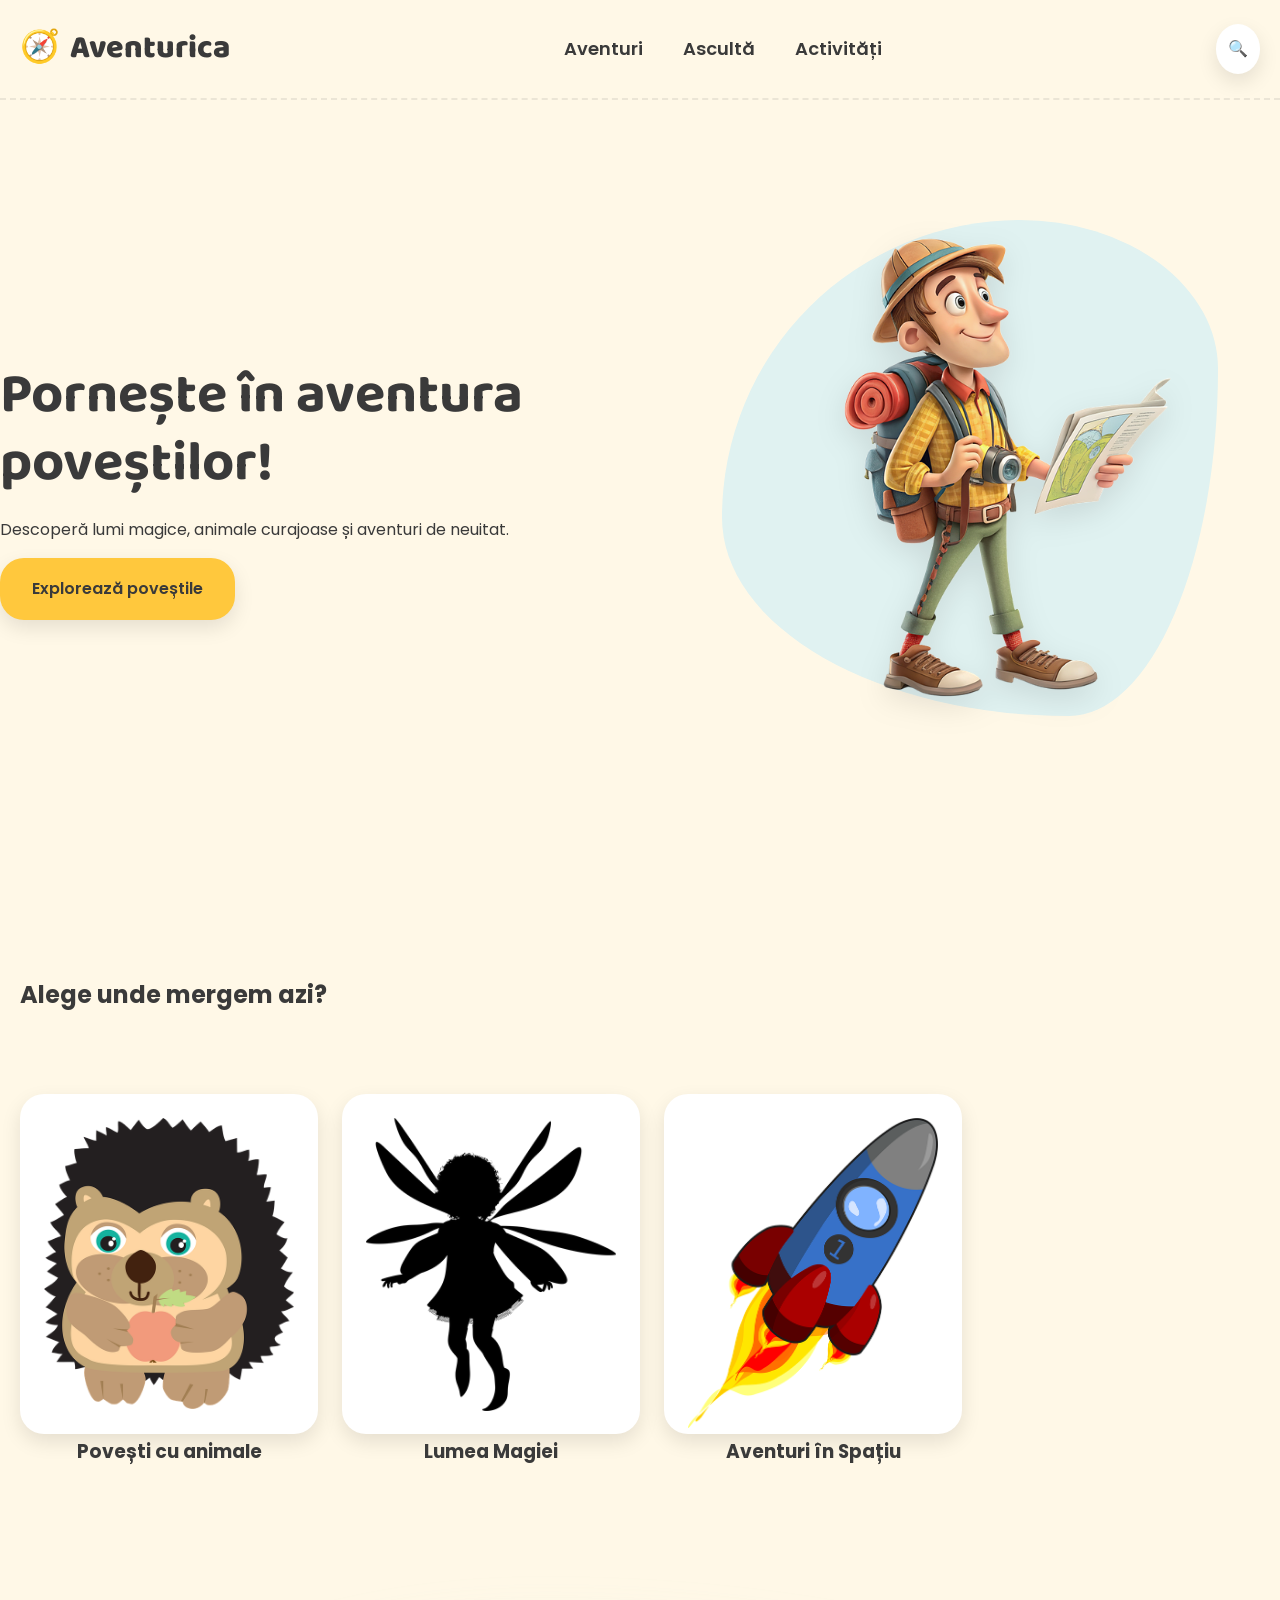
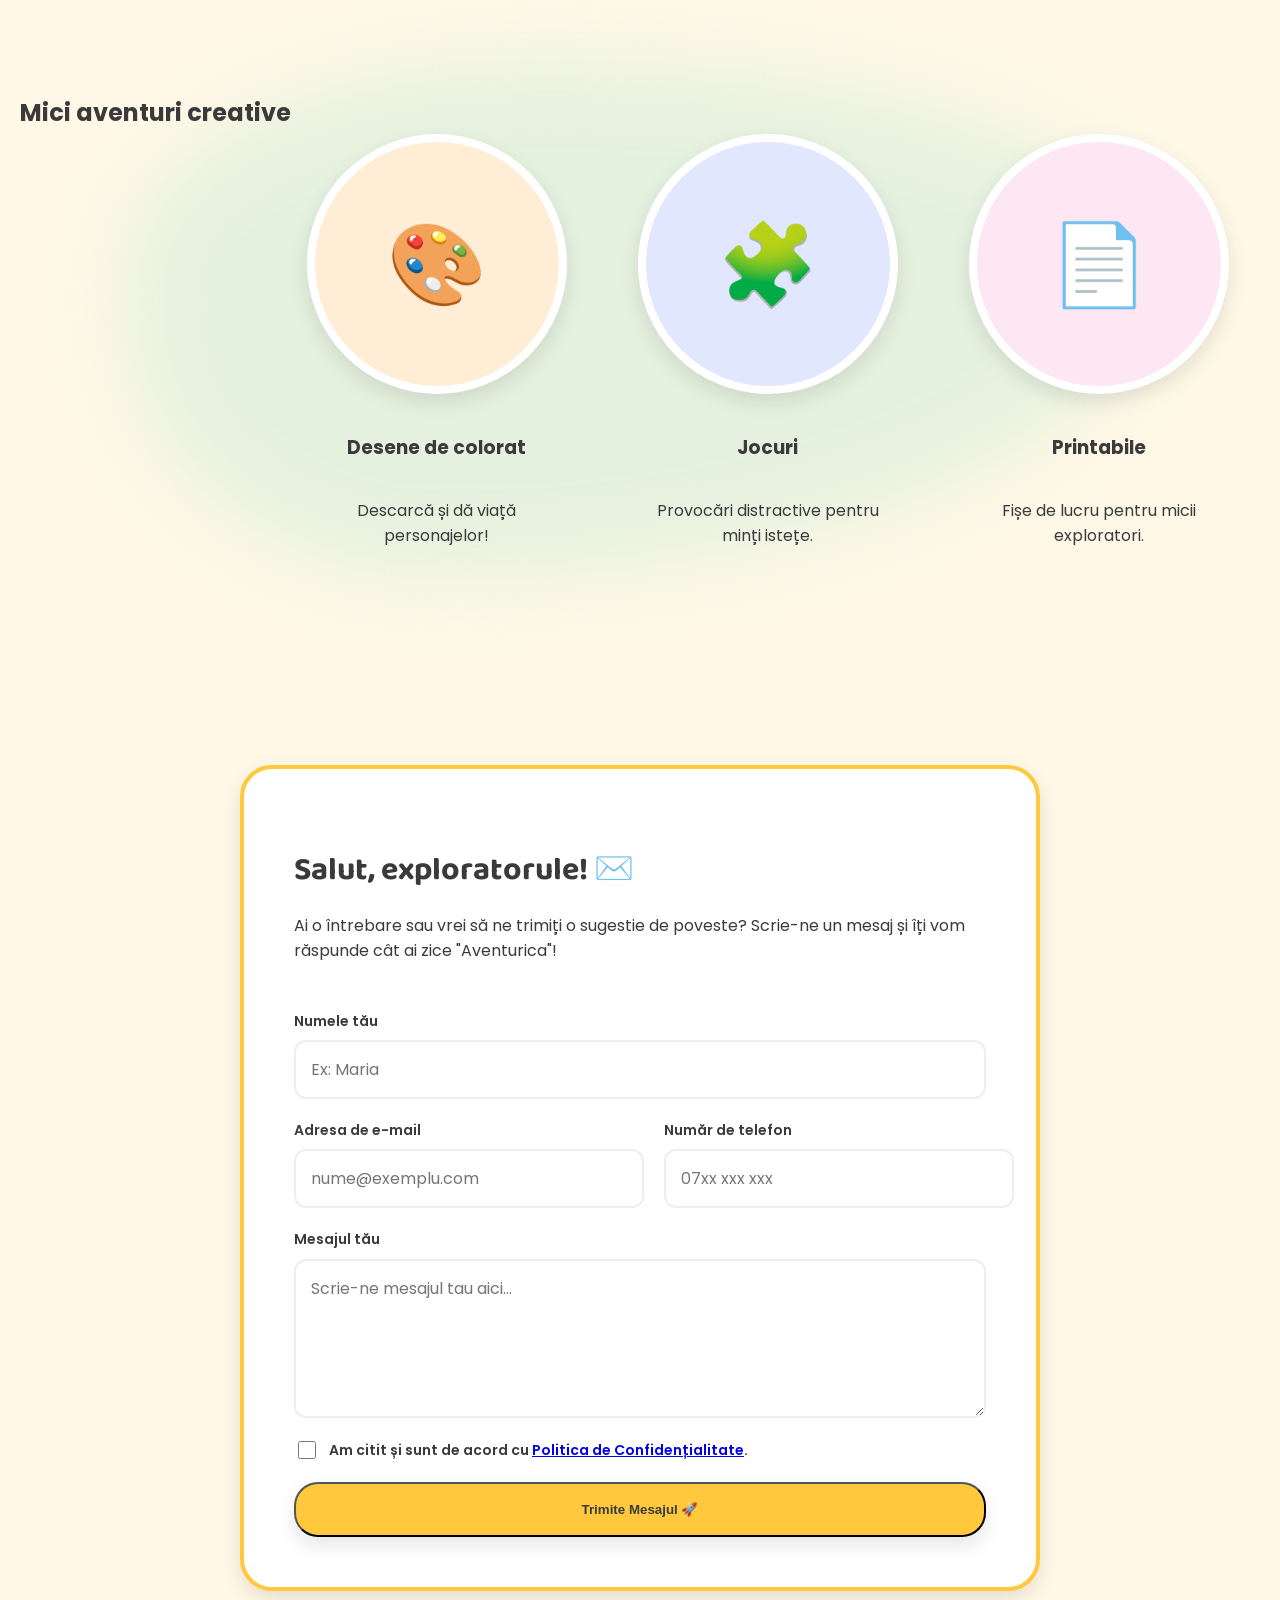
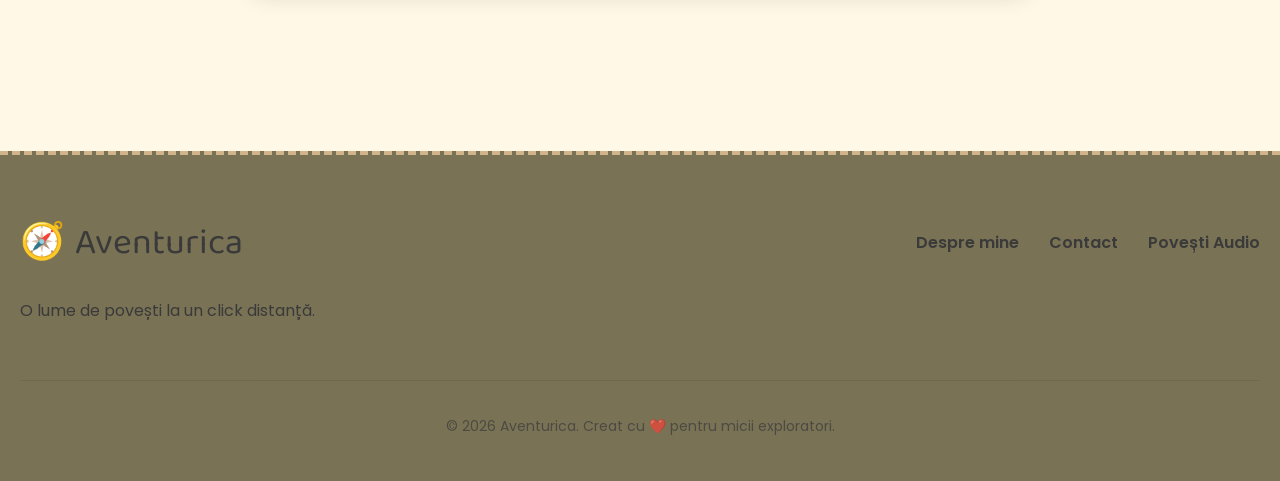
==== commit c612f3dc: "Corectare erori, adaugare pagina despre mine si formular" ====
--- a/index.html
+++ b/index.html
@@ -143,6 +143,47 @@
       </div>
     </section>
 
+    <section id="contact" class="contact-section section-padding">
+  <div class="container">
+    <div class="contact-card">
+      <div class="contact-info">
+        <h2>Salut, exploratorule! ✉️</h2>
+        <p>Ai o întrebare sau vrei să ne trimiți o sugestie de poveste? Scrie-ne un mesaj și îți vom răspunde cât ai zice "Aventurica"!</p>
+      </div>
+      
+      <form action="#" class="contact-form">
+        <div class="form-group">
+          <label for="nume">Numele tău</label>
+          <input type="text" id="nume" name="nume" placeholder="Ex: Maria" required />
+        </div>
+
+        <div class="form-row">
+          <div class="form-group">
+            <label for="email">Adresa de e-mail</label>
+            <input type="email" id="email" name="email" placeholder="nume@exemplu.com" required />
+          </div>
+          <div class="form-group">
+            <label for="telefon">Număr de telefon</label>
+            <input type="tel" id="telefon" name="telefon" placeholder="07xx xxx xxx" />
+          </div>
+        </div>
+
+        <div class="form-group">
+          <label for="mesaj">Mesajul tău</label>
+          <textarea id="mesaj" name="mesaj" rows="5" placeholder="Scrie-ne mesajul tau aici..." required></textarea>
+        </div>
+
+        <div class="form-checkbox">
+          <input type="checkbox" id="gdpr" name="gdpr" required />
+          <label for="gdpr">Am citit și sunt de acord cu <a href="politica-confidentialitate.html" target="_blank">Politica de Confidențialitate</a>.</label>
+        </div>
+
+        <button type="submit" class="btn-primary">Trimite Mesajul 🚀</button>
+      </form>
+    </div>
+  </div>
+</section>
+
     <footer class="main-footer">
       <div class="container">
         <div class="footer-content">
@@ -157,9 +198,9 @@
           </div>
 
           <div class="footer-nav">
-            <a href="#">Despre mine</a>
-            <a href="#">Contact</a>
-            <a href="#">Povești Audio</a>
+            <a href="despre-mine.html">Despre mine</a>
+            <a href="#contact">Contact</a>
+            <a href="#aventuri">Povești Audio</a>
           </div>
         </div>
 
--- a/style.css
+++ b/style.css
@@ -370,6 +370,11 @@
   box-shadow: 0 15px 35px rgba(0, 0, 0, 0.15);
 }
 
+.card-img {
+  width: 250px;
+  height: 300px;
+}
+
 .audio-section {
   width: 100%;
   background-color: var(--turcoaz);
@@ -650,3 +655,199 @@
   clip: rect(0, 0, 0, 0);
   border: 0;
 }
+
+/* =========================================
+   10. Secțiune Contact
+   ========================================= */
+.contact-section {
+  padding: 80px 0;
+  background-color: #fff8e7;
+}
+
+.contact-card {
+  background: var(--white);
+  width: 100%;
+  max-width: 800px;
+  margin: 0 auto;
+  padding: 50px;
+  border-radius: var(--radius-xl);
+  box-shadow: var(--shadow-soft);
+  display: flex;
+  flex-direction: column;
+  gap: 30px;
+  border: 4px solid var(--primary-yellow);
+}
+
+.contact-info h2 {
+  font-family: 'Baloo 2', cursive;
+  font-size: 32px;
+  margin-bottom: 10px;
+}
+
+.contact-form {
+  display: flex;
+  flex-direction: column;
+  gap: 20px;
+}
+
+.form-group {
+  display: flex;
+  flex-direction: column;
+  gap: 8px;
+}
+
+.form-row {
+  display: flex;
+  gap: 20px;
+}
+
+.form-row .form-group {
+  flex: 1;
+}
+
+.contact-form label {
+  font-weight: 600;
+  font-size: 14px;
+}
+
+.contact-form input,
+.contact-form textarea {
+  padding: 15px;
+  border: 2px solid #eee;
+  border-radius: 12px;
+  font-family: inherit;
+  font-size: 16px;
+  transition: border-color 0.3s ease;
+}
+
+.contact-form input:focus,
+.contact-form textarea:focus {
+  outline: none;
+  border-color: var(--turcoaz);
+  background-color: #f0fdfa;
+}
+
+.form-checkbox {
+  display: flex;
+  align-items: center;
+  gap: 10px;
+  font-size: 14px;
+}
+
+.form-checkbox input {
+  width: 18px;
+  height: 18px;
+  cursor: pointer;
+}
+
+@media (max-width: 600px) {
+  .form-row {
+    flex-direction: column;
+  }
+  .contact-card {
+    padding: 30px 20px;
+  }
+}
+
+/* =========================================
+   11. Pagina Despre Mine
+   ========================================= */
+.about-page {
+  padding: 60px 0;
+}
+
+.about-grid {
+  display: flex;
+  align-items: center;
+  gap: 60px;
+  flex-wrap: wrap;
+}
+
+.about-image,
+.about-text {
+  flex: 1;
+  min-width: 320px;
+}
+
+.photo-frame {
+  background: var(--white);
+  padding: 20px;
+  border-radius: var(--radius-xl);
+  box-shadow: var(--shadow-soft);
+  transform: rotate(-2deg); /* Efect de fotografie polaroid */
+  border: 2px dashed var(--turcoaz);
+}
+
+.photo-frame img {
+  border-radius: var(--radius-lg);
+  display: block;
+}
+
+.badge {
+  background: var(--turcoaz);
+  color: white;
+  padding: 6px 16px;
+  border-radius: 20px;
+  font-size: 14px;
+  font-weight: 600;
+  display: inline-block;
+  margin-bottom: 15px;
+}
+
+.about-text h1 {
+  font-family: 'Baloo 2', cursive;
+  font-size: 42px;
+  margin-bottom: 20px;
+}
+
+.about-stats {
+  display: flex;
+  gap: 30px;
+  margin-top: 30px;
+}
+
+.stat-item {
+  display: flex;
+  flex-direction: column;
+}
+
+.stat-number {
+  font-family: 'Baloo 2', cursive;
+  font-size: 32px;
+  color: var(--primary-yellow);
+  font-weight: 800;
+}
+
+.stat-label {
+  font-size: 14px;
+  font-weight: 600;
+  opacity: 0.8;
+}
+
+.misiune-card {
+  background: #e0f2f1;
+  padding: 50px;
+  border-radius: var(--radius-xl);
+  text-align: center;
+  max-width: 900px;
+  margin: 60px auto 0;
+}
+
+.misiune-card h2 {
+  font-family: 'Baloo 2', cursive;
+  font-size: 36px;
+  margin-bottom: 20px;
+}
+
+@media (max-width: 768px) {
+  .about-grid {
+    flex-direction: column;
+    text-align: center;
+  }
+  .about-stats {
+    justify-content: center;
+  }
+  .photo-frame {
+    transform: rotate(0);
+  }
+}
